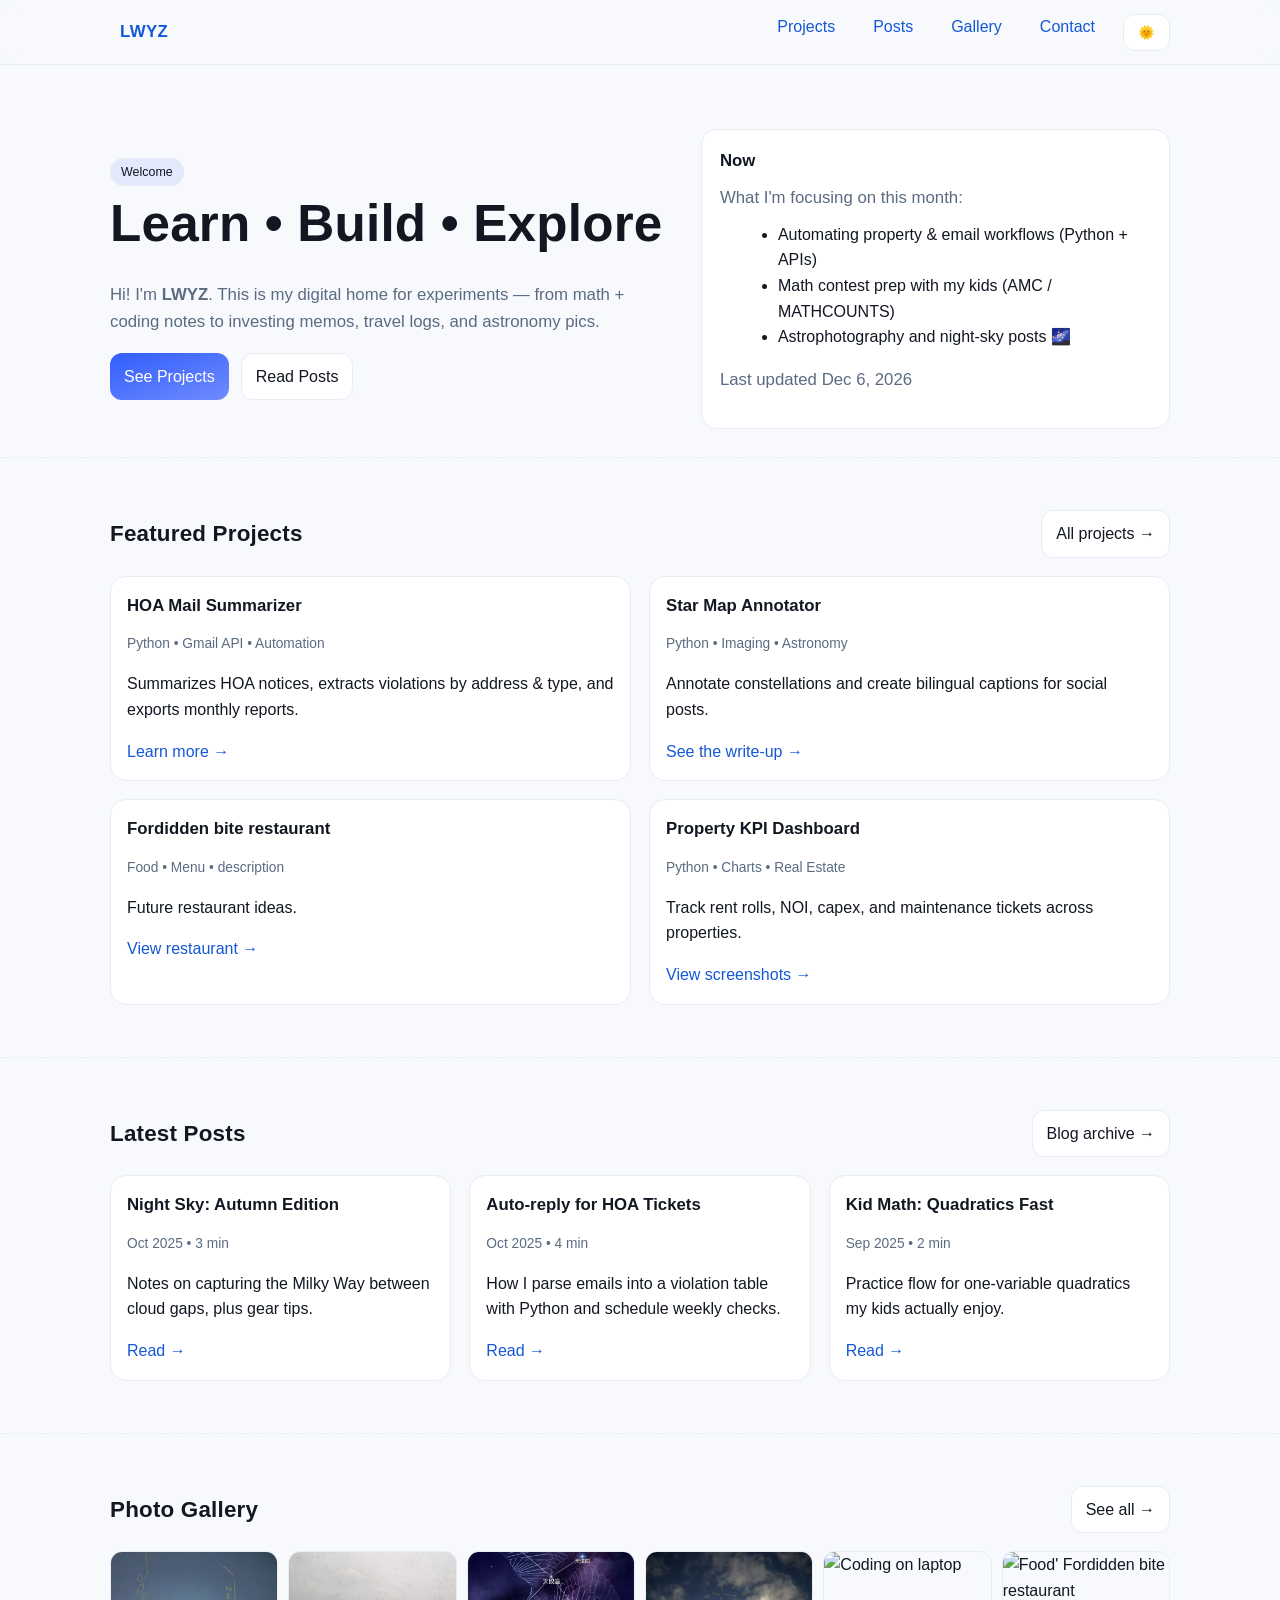
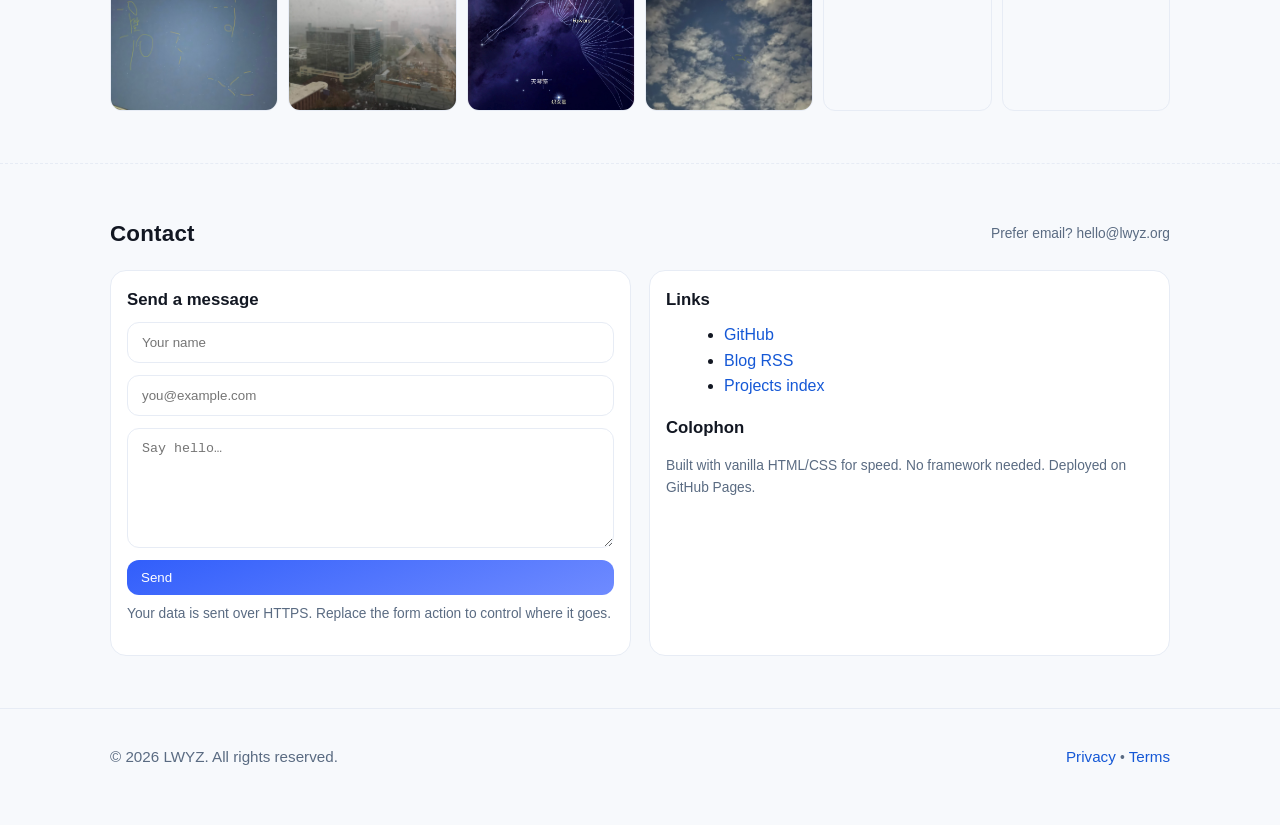
==== Index.html @ a0051b3b "add restaurant" ====
<!DOCTYPE html>
<html lang="en">
<head>
  <!-- ====== Basic Page Needs ====== -->
  <meta charset="utf-8" />
  <meta name="viewport" content="width=device-width, initial-scale=1" />
  <title>LWYZ — Learn • Build • Explore</title>
  <meta name="description" content="LWYZ — a personal hub for projects, writing, photos, and contact info." />
  <meta name="author" content="LWYZ" />

  <!-- ====== SEO / Social Sharing ====== -->
  <meta property="og:title" content="LWYZ — Learn • Build • Explore" />
  <meta property="og:description" content="Projects, posts, and experiments from LWYZ." />
  <meta property="og:type" content="website" />
  <meta property="og:url" content="https://lwyz.org/" />
  <meta property="og:image" content="/assets/og-image.jpg" /> <!-- TODO: add this image -->
  <meta name="twitter:card" content="summary_large_image" />

  <!-- ====== Favicon & PWA (optional) ====== -->
  <link rel="icon" href="/assets/favicon.ico" />
  <link rel="manifest" href="/site.webmanifest" /> <!-- optional: create a manifest for installable PWA -->

  <!-- ====== Fonts (system stack for speed) ====== -->
  <style>
    /* Use a fast system font stack */
    :root {
      --bg: #0b1020;
      --bg-soft: #0f1530;
      --text: #e8ecf1;
      --muted: #9fb0c3;
      --brand: #7aa2ff;
      --brand-weak: #a9c1ff;
      --card: #111833;
      --border: #1d2647;
      --link: #9bd5ff;
      --ok: #35d07f;
      --warn: #ffcf5a;
      --danger: #ff6b6b;
    }
    
    /* Light mode */
    .light {
      --bg: #f7f9fc;
      --bg-soft: #ffffff;
      --text: #121722;
      --muted: #5a6b82;
      --brand: #315efb;
      --brand-weak: #6f8bff;
      --card: #ffffff;
      --border: #e7ecf5;
      --link: #1558d6;
      --ok: #0a9154;
      --warn: #b27400;
      --danger: #c03535;
    }

    *, *::before, *::after { box-sizing: border-box; }
    html, body { height: 100%; }
    body {
      margin: 0;
      font-family: -apple-system, BlinkMacSystemFont, "Segoe UI", Roboto, Oxygen, Ubuntu, Cantarell, "Helvetica Neue", Arial, "Apple Color Emoji", "Segoe UI Emoji";
      background: var(--bg);
      color: var(--text);
      line-height: 1.6;
      -webkit-font-smoothing: antialiased;
      -moz-osx-font-smoothing: grayscale;
    }

    a { color: var(--link); text-decoration: none; }
    a:hover { text-decoration: underline; }

    .container { max-width: 1100px; margin: 0 auto; padding: 0 20px; }

    /* ====== Header / Nav ====== */
    header {
      position: sticky; top: 0; z-index: 50;
      backdrop-filter: saturate(120%) blur(8px);
      background: color-mix(in oklab, var(--bg), transparent 20%);
      border-bottom: 1px solid var(--border);
    }
    .nav { display: flex; align-items: center; justify-content: space-between; height: 64px; }
    .brand { font-weight: 800; letter-spacing: .4px; font-size: 1.05rem; }

    .nav ul { list-style: none; display: flex; gap: 18px; margin: 0; padding: 0; }
    .nav a { padding: 8px 10px; border-radius: 10px; }
    .nav a:hover { background: color-mix(in oklab, var(--brand), transparent 88%); text-decoration: none; }

    .btn { display: inline-flex; align-items: center; gap: 8px; padding: 10px 14px; border-radius: 12px; border: 1px solid var(--border); background: var(--card); color: var(--text); cursor: pointer; }
    .btn:hover { filter: brightness(1.05); }
    .btn.primary { background: linear-gradient(160deg, var(--brand), var(--brand-weak)); color: white; border: none; }

    /* ====== Hero ====== */
    .hero { padding: 64px 0 28px; }
    .hero-grid { display: grid; grid-template-columns: 1.2fr 1fr; gap: 28px; align-items: center; }
    .hero h1 { margin: 0 0 12px; font-size: clamp(2rem, 2vw + 1.7rem, 3.2rem); letter-spacing: 0.2px; }
    .hero p { color: var(--muted); font-size: 1.05rem; }
    .hero .card { padding: 18px; border: 1px solid var(--border); border-radius: 16px; background: var(--card); }
    .badge { font-size: .78rem; padding: 6px 10px; border-radius: 999px; border: 1px solid var(--border); background: color-mix(in oklab, var(--brand), transparent 90%); }

    /* ====== Sections ====== */
    section { padding: 52px 0; border-top: 1px dashed var(--border); }
    .section-title { display: flex; align-items: center; justify-content: space-between; gap: 12px; margin-bottom: 18px; }
    .section-title h2 { margin: 0; font-size: 1.4rem; letter-spacing: .2px; }
    .grid { display: grid; grid-template-columns: repeat(12, 1fr); gap: 18px; }
    .col-4 { grid-column: span 4; }
    .col-6 { grid-column: span 6; }
    .col-12 { grid-column: span 12; }

    .card { background: var(--card); border: 1px solid var(--border); border-radius: 16px; padding: 16px; }
    .card h3 { margin: 0 0 8px; font-size: 1.05rem; }
    .meta { font-size: .86rem; color: var(--muted); }

    /* ====== Gallery ====== */
    .gallery { display: grid; grid-template-columns: repeat(6, 1fr); gap: 10px; }
    .gallery img { width: 100%; height: 160px; object-fit: cover; border-radius: 12px; border: 1px solid var(--border); }

    /* ====== Contact ====== */
    form { display: grid; gap: 12px; }
    input, textarea { background: var(--bg-soft); border: 1px solid var(--border); color: var(--text); padding: 12px 14px; border-radius: 12px; }
    textarea { min-height: 120px; resize: vertical; }

    /* ====== Footer ====== */
    footer { padding: 36px 0 56px; border-top: 1px solid var(--border); color: var(--muted); font-size: .95rem; }

    /* ====== Responsive ====== */
    @media (max-width: 900px) {
      .hero-grid { grid-template-columns: 1fr; }
      .grid { grid-template-columns: repeat(6, 1fr); }
      .col-4 { grid-column: span 6; }
      .col-6 { grid-column: span 6; }
    }
  </style>

  <!-- (Optional) Analytics: replace G-XXXX with your tag or remove -->
  <!-- <script async src="https://www.googletagmanager.com/gtag/js?id=G-XXXX"></script>
  <script>
    window.dataLayer = window.dataLayer || [];
    function gtag(){dataLayer.push(arguments);} gtag('js', new Date());
    gtag('config', 'G-XXXX');
  </script> -->
</head>
<body>
  <!-- ====== Header / Nav ====== -->
  <header>
    <div class="container nav">
      <a class="brand" href="#home">LWYZ</a>
      <nav aria-label="Primary">
        <ul>
          <li><a href="#projects">Projects</a></li>
          <li><a href="#posts">Posts</a></li>
          <li><a href="#gallery">Gallery</a></li>
          <li><a href="#contact">Contact</a></li>
          <li><button id="modeBtn" class="btn" title="Toggle dark/light">🌙</button></li>
        </ul>
      </nav>
    </div>
  </header>

  <!-- ====== Hero ====== -->
  <main id="home" class="hero">
    <div class="container hero-grid">
      <div>
        <span class="badge">Welcome</span>
        <h1>Learn • Build • Explore</h1>
        <p>
          Hi! I'm <strong>LWYZ</strong>. This is my digital home for experiments — from
          math + coding notes to investing memos, travel logs, and astronomy pics.
        </p>
        <div style="display:flex; gap:12px; margin-top:16px;">
          <a class="btn primary" href="#projects">See Projects</a>
          <a class="btn" href="#posts">Read Posts</a>
        </div>
      </div>
      <div class="card">
        <h3 style="margin:0 0 10px;">Now</h3>
        <p class="meta" style="margin:0 0 10px;">What I'm focusing on this month:</p>
        <ul style="margin:0 0 8px 18px;">
          <li>Automating property & email workflows (Python + APIs)</li>
          <li>Math contest prep with my kids (AMC / MATHCOUNTS)</li>
          <li>Astrophotography and night-sky posts 🌌</li>
        </ul>
        <p class="meta">Last updated <span id="lastUpdated"></span></p>
      </div>
    </div>
  </main>

  <!-- ====== Projects ====== -->
  <section id="projects">
    <div class="container">
      <div class="section-title">
        <h2>Featured Projects</h2>
        <a class="btn" href="#">All projects →</a>
      </div>
      <div class="grid">
        <article class="card col-6">
          <h3>HOA Mail Summarizer</h3>
          <p class="meta">Python • Gmail API • Automation</p>
          <p>Summarizes HOA notices, extracts violations by address & type, and exports monthly reports.</p>
          <a href="/projects/hoa-mail-summarizer.html">Learn more →</a>
        </article>
        <article class="card col-6">
          <h3>Star Map Annotator</h3>
          <p class="meta">Python • Imaging • Astronomy</p>
          <p>Annotate constellations and create bilingual captions for social posts.</p>
          <a href="/projects/star-map-annotator.html">See the write-up →</a>
        </article>
        <article class="card col-6">
          <h3>Fordidden bite restaurant</h3>
          <p class="meta">Food • Menu • description</p>
          <p>Future restaurant ideas.</p>
          <a href="/projects/restaurant.html">View restaurant →</a>
        </article>
        <article class="card col-6">
          <h3>Property KPI Dashboard</h3>
          <p class="meta">Python • Charts • Real Estate</p>
          <p>Track rent rolls, NOI, capex, and maintenance tickets across properties.</p>
          <a href="#">View screenshots →</a>
        </article>
      </div>
    </div>
  </section>

  <!-- ====== Posts ====== -->
  <section id="posts">
    <div class="container">
      <div class="section-title">
        <h2>Latest Posts</h2>
        <a class="btn" href="#">Blog archive →</a>
      </div>
      <div class="grid">
        <article class="card col-4">
          <h3>Night Sky: Autumn Edition</h3>
          <p class="meta">Oct 2025 • 3 min</p>
          <p>Notes on capturing the Milky Way between cloud gaps, plus gear tips.</p>
          <a href="#">Read →</a>
        </article>
        <article class="card col-4">
          <h3>Auto‑reply for HOA Tickets</h3>
          <p class="meta">Oct 2025 • 4 min</p>
          <p>How I parse emails into a violation table with Python and schedule weekly checks.</p>
          <a href="#">Read →</a>
        </article>
        <article class="card col-4">
          <h3>Kid Math: Quadratics Fast</h3>
          <p class="meta">Sep 2025 • 2 min</p>
          <p>Practice flow for one‑variable quadratics my kids actually enjoy.</p>
          <a href="#">Read →</a>
        </article>
      </div>
    </div>
  </section>

  <!-- ====== Gallery ====== -->
  <section id="gallery">
    <div class="container">
      <div class="section-title">
        <h2>Photo Gallery</h2>
        <a class="btn" href="#">See all →</a>
      </div>
      <div class="gallery" aria-label="Photo thumbnails">
        <img src="/assets/gallery/1.jpg" alt="Stars over lake" />
        <img src="/assets/gallery/2.jpg" alt="City at dusk" />
        <img src="/assets/gallery/3.jpg" alt="Trail in forest" />
        <img src="/assets/gallery/4.jpg" alt="Mountain panorama" />
        <img src="/assets/gallery/5.jpg" alt="Coding on laptop" />
        <img src="/assets/gallery/6.jpg" alt="Food' Fordidden bite restaurant" />
      </div>
    </div>
  </section>

  <!-- ====== Contact ====== -->
  <section id="contact">
    <div class="container">
      <div class="section-title">
        <h2>Contact</h2>
        <span class="meta">Prefer email? hello@lwyz.org</span>
      </div>
      <div class="grid">
        <div class="card col-6">
          <h3>Send a message</h3>
          <!-- Quick no‑backend form via Formspree/Static forms. Replace action URL. -->
          <form action="https://formspree.io/f/your-id" method="POST">
            <input aria-label="Your name" type="text" name="name" placeholder="Your name" required />
            <input aria-label="Your email" type="email" name="email" placeholder="you@example.com" required />
            <textarea aria-label="Message" name="message" placeholder="Say hello…" required></textarea>
            <button class="btn primary" type="submit">Send</button>
          </form>
          <p class="meta" style="margin-top:8px;">Your data is sent over HTTPS. Replace the form action to control where it goes.</p>
        </div>
        <div class="card col-6">
          <h3>Links</h3>
          <ul style="margin:0 0 0 18px;">
            <li><a href="https://github.com/stephen-n-zhou" target="_blank" rel="noopener">GitHub</a></li>
            <li><a href="#">Blog RSS</a> <!-- TODO: add feed.xml if you publish posts -->
            </li>
            <li><a href="#">Projects index</a></li>
          </ul>
          <h3 style="margin-top:16px;">Colophon</h3>
          <p class="meta">Built with vanilla HTML/CSS for speed. No framework needed. Deployed on GitHub Pages.</p>
        </div>
      </div>
    </div>
  </section>

  <footer>
    <div class="container" style="display:flex; align-items:center; justify-content:space-between; gap:12px; flex-wrap:wrap;">
      <div>© <span id="year"></span> LWYZ. All rights reserved.</div>
      <div>
        <a href="/privacy.html">Privacy</a>
        <span class="meta"> • </span>
        <a href="/terms.html">Terms</a>
      </div>
    </div>
  </footer>

  <!-- ====== Scripts ====== -->
  <script>
    // Dark/Light mode toggle with localStorage
    (function() {
      const prefersLight = window.matchMedia && window.matchMedia('(prefers-color-scheme: light)').matches;
      const saved = localStorage.getItem('theme');
      if (saved === 'light' || (!saved && prefersLight)) document.body.classList.add('light');
      const btn = document.getElementById('modeBtn');
      if (btn) btn.addEventListener('click', () => {
        document.body.classList.toggle('light');
        localStorage.setItem('theme', document.body.classList.contains('light') ? 'light' : 'dark');
        btn.textContent = document.body.classList.contains('light') ? '🌞' : '🌙';
      });
      if (btn) btn.textContent = document.body.classList.contains('light') ? '🌞' : '🌙';
    })();

    // Footer year + hero updated timestamp
    document.getElementById('year').textContent = new Date().getFullYear();
    const d = new Date();
    const stamp = d.toLocaleDateString(undefined, { year:'numeric', month:'short', day:'numeric' });
    document.getElementById('lastUpdated').textContent = stamp;
  </script>
</body>
</html>
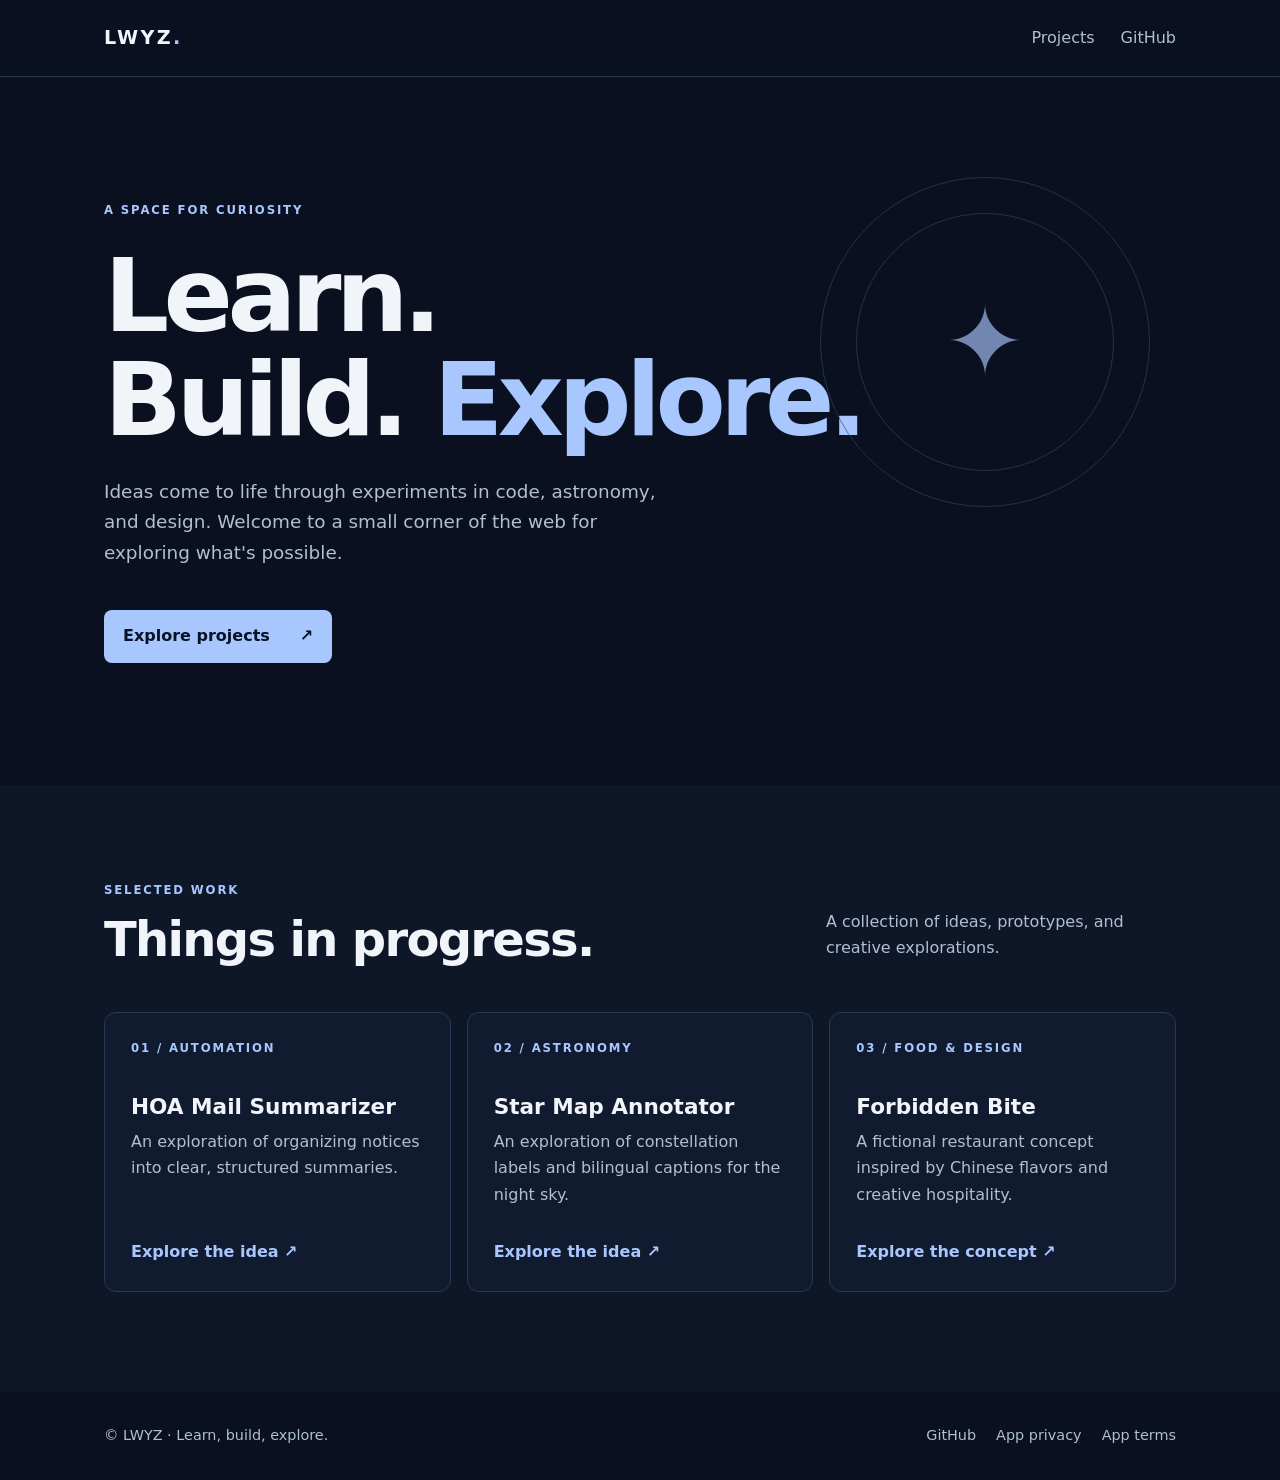
==== commit 26364378: "Refresh site and remove personal details" ====
--- a/Index.html
+++ b/Index.html
@@ -1,339 +1,9 @@
-<!DOCTYPE html>
-<html lang="en">
-<head>
-  <!-- ====== Basic Page Needs ====== -->
-  <meta charset="utf-8" />
-  <meta name="viewport" content="width=device-width, initial-scale=1" />
-  <title>LWYZ — Learn • Build • Explore</title>
-  <meta name="description" content="LWYZ — a personal hub for projects, writing, photos, and contact info." />
-  <meta name="author" content="LWYZ" />
-
-  <!-- ====== SEO / Social Sharing ====== -->
-  <meta property="og:title" content="LWYZ — Learn • Build • Explore" />
-  <meta property="og:description" content="Projects, posts, and experiments from LWYZ." />
-  <meta property="og:type" content="website" />
-  <meta property="og:url" content="https://lwyz.org/" />
-  <meta property="og:image" content="/assets/og-image.jpg" /> <!-- TODO: add this image -->
-  <meta name="twitter:card" content="summary_large_image" />
-
-  <!-- ====== Favicon & PWA (optional) ====== -->
-  <link rel="icon" href="/assets/favicon.ico" />
-  <link rel="manifest" href="/site.webmanifest" /> <!-- optional: create a manifest for installable PWA -->
-
-  <!-- ====== Fonts (system stack for speed) ====== -->
-  <style>
-    /* Use a fast system font stack */
-    :root {
-      --bg: #0b1020;
-      --bg-soft: #0f1530;
-      --text: #e8ecf1;
-      --muted: #9fb0c3;
-      --brand: #7aa2ff;
-      --brand-weak: #a9c1ff;
-      --card: #111833;
-      --border: #1d2647;
-      --link: #9bd5ff;
-      --ok: #35d07f;
-      --warn: #ffcf5a;
-      --danger: #ff6b6b;
-    }
-    
-    /* Light mode */
-    .light {
-      --bg: #f7f9fc;
-      --bg-soft: #ffffff;
-      --text: #121722;
-      --muted: #5a6b82;
-      --brand: #315efb;
-      --brand-weak: #6f8bff;
-      --card: #ffffff;
-      --border: #e7ecf5;
-      --link: #1558d6;
-      --ok: #0a9154;
-      --warn: #b27400;
-      --danger: #c03535;
-    }
-
-    *, *::before, *::after { box-sizing: border-box; }
-    html, body { height: 100%; }
-    body {
-      margin: 0;
-      font-family: -apple-system, BlinkMacSystemFont, "Segoe UI", Roboto, Oxygen, Ubuntu, Cantarell, "Helvetica Neue", Arial, "Apple Color Emoji", "Segoe UI Emoji";
-      background: var(--bg);
-      color: var(--text);
-      line-height: 1.6;
-      -webkit-font-smoothing: antialiased;
-      -moz-osx-font-smoothing: grayscale;
-    }
-
-    a { color: var(--link); text-decoration: none; }
-    a:hover { text-decoration: underline; }
-
-    .container { max-width: 1100px; margin: 0 auto; padding: 0 20px; }
-
-    /* ====== Header / Nav ====== */
-    header {
-      position: sticky; top: 0; z-index: 50;
-      backdrop-filter: saturate(120%) blur(8px);
-      background: color-mix(in oklab, var(--bg), transparent 20%);
-      border-bottom: 1px solid var(--border);
-    }
-    .nav { display: flex; align-items: center; justify-content: space-between; height: 64px; }
-    .brand { font-weight: 800; letter-spacing: .4px; font-size: 1.05rem; }
-
-    .nav ul { list-style: none; display: flex; gap: 18px; margin: 0; padding: 0; }
-    .nav a { padding: 8px 10px; border-radius: 10px; }
-    .nav a:hover { background: color-mix(in oklab, var(--brand), transparent 88%); text-decoration: none; }
-
-    .btn { display: inline-flex; align-items: center; gap: 8px; padding: 10px 14px; border-radius: 12px; border: 1px solid var(--border); background: var(--card); color: var(--text); cursor: pointer; }
-    .btn:hover { filter: brightness(1.05); }
-    .btn.primary { background: linear-gradient(160deg, var(--brand), var(--brand-weak)); color: white; border: none; }
-
-    /* ====== Hero ====== */
-    .hero { padding: 64px 0 28px; }
-    .hero-grid { display: grid; grid-template-columns: 1.2fr 1fr; gap: 28px; align-items: center; }
-    .hero h1 { margin: 0 0 12px; font-size: clamp(2rem, 2vw + 1.7rem, 3.2rem); letter-spacing: 0.2px; }
-    .hero p { color: var(--muted); font-size: 1.05rem; }
-    .hero .card { padding: 18px; border: 1px solid var(--border); border-radius: 16px; background: var(--card); }
-    .badge { font-size: .78rem; padding: 6px 10px; border-radius: 999px; border: 1px solid var(--border); background: color-mix(in oklab, var(--brand), transparent 90%); }
-
-    /* ====== Sections ====== */
-    section { padding: 52px 0; border-top: 1px dashed var(--border); }
-    .section-title { display: flex; align-items: center; justify-content: space-between; gap: 12px; margin-bottom: 18px; }
-    .section-title h2 { margin: 0; font-size: 1.4rem; letter-spacing: .2px; }
-    .grid { display: grid; grid-template-columns: repeat(12, 1fr); gap: 18px; }
-    .col-4 { grid-column: span 4; }
-    .col-6 { grid-column: span 6; }
-    .col-12 { grid-column: span 12; }
-
-    .card { background: var(--card); border: 1px solid var(--border); border-radius: 16px; padding: 16px; }
-    .card h3 { margin: 0 0 8px; font-size: 1.05rem; }
-    .meta { font-size: .86rem; color: var(--muted); }
-
-    /* ====== Gallery ====== */
-    .gallery { display: grid; grid-template-columns: repeat(6, 1fr); gap: 10px; }
-    .gallery img { width: 100%; height: 160px; object-fit: cover; border-radius: 12px; border: 1px solid var(--border); }
-
-    /* ====== Contact ====== */
-    form { display: grid; gap: 12px; }
-    input, textarea { background: var(--bg-soft); border: 1px solid var(--border); color: var(--text); padding: 12px 14px; border-radius: 12px; }
-    textarea { min-height: 120px; resize: vertical; }
-
-    /* ====== Footer ====== */
-    footer { padding: 36px 0 56px; border-top: 1px solid var(--border); color: var(--muted); font-size: .95rem; }
-
-    /* ====== Responsive ====== */
-    @media (max-width: 900px) {
-      .hero-grid { grid-template-columns: 1fr; }
-      .grid { grid-template-columns: repeat(6, 1fr); }
-      .col-4 { grid-column: span 6; }
-      .col-6 { grid-column: span 6; }
-    }
-  </style>
-
-  <!-- (Optional) Analytics: replace G-XXXX with your tag or remove -->
-  <!-- <script async src="https://www.googletagmanager.com/gtag/js?id=G-XXXX"></script>
-  <script>
-    window.dataLayer = window.dataLayer || [];
-    function gtag(){dataLayer.push(arguments);} gtag('js', new Date());
-    gtag('config', 'G-XXXX');
-  </script> -->
-</head>
-<body>
-  <!-- ====== Header / Nav ====== -->
-  <header>
-    <div class="container nav">
-      <a class="brand" href="#home">LWYZ</a>
-      <nav aria-label="Primary">
-        <ul>
-          <li><a href="#projects">Projects</a></li>
-          <li><a href="#posts">Posts</a></li>
-          <li><a href="#gallery">Gallery</a></li>
-          <li><a href="#contact">Contact</a></li>
-          <li><button id="modeBtn" class="btn" title="Toggle dark/light">🌙</button></li>
-        </ul>
-      </nav>
-    </div>
-  </header>
-
-  <!-- ====== Hero ====== -->
-  <main id="home" class="hero">
-    <div class="container hero-grid">
-      <div>
-        <span class="badge">Welcome</span>
-        <h1>Learn • Build • Explore</h1>
-        <p>
-          Hi! I'm <strong>LWYZ</strong>. This is my digital home for experiments — from
-          math + coding notes to investing memos, travel logs, and astronomy pics.
-        </p>
-        <div style="display:flex; gap:12px; margin-top:16px;">
-          <a class="btn primary" href="#projects">See Projects</a>
-          <a class="btn" href="#posts">Read Posts</a>
-        </div>
-      </div>
-      <div class="card">
-        <h3 style="margin:0 0 10px;">Now</h3>
-        <p class="meta" style="margin:0 0 10px;">What I'm focusing on this month:</p>
-        <ul style="margin:0 0 8px 18px;">
-          <li>Automating property & email workflows (Python + APIs)</li>
-          <li>Math contest prep with my kids (AMC / MATHCOUNTS)</li>
-          <li>Astrophotography and night-sky posts 🌌</li>
-        </ul>
-        <p class="meta">Last updated <span id="lastUpdated"></span></p>
-      </div>
-    </div>
-  </main>
-
-  <!-- ====== Projects ====== -->
-  <section id="projects">
-    <div class="container">
-      <div class="section-title">
-        <h2>Featured Projects</h2>
-        <a class="btn" href="#">All projects →</a>
-      </div>
-      <div class="grid">
-        <article class="card col-6">
-          <h3>HOA Mail Summarizer</h3>
-          <p class="meta">Python • Gmail API • Automation</p>
-          <p>Summarizes HOA notices, extracts violations by address & type, and exports monthly reports.</p>
-          <a href="/projects/hoa-mail-summarizer.html">Learn more →</a>
-        </article>
-        <article class="card col-6">
-          <h3>Star Map Annotator</h3>
-          <p class="meta">Python • Imaging • Astronomy</p>
-          <p>Annotate constellations and create bilingual captions for social posts.</p>
-          <a href="/projects/star-map-annotator.html">See the write-up →</a>
-        </article>
-        <article class="card col-6">
-          <h3>Fordidden bite restaurant</h3>
-          <p class="meta">Food • Menu • description</p>
-          <p>Future restaurant ideas.</p>
-          <a href="/projects/restaurant.html">View restaurant →</a>
-        </article>
-        <article class="card col-6">
-          <h3>Property KPI Dashboard</h3>
-          <p class="meta">Python • Charts • Real Estate</p>
-          <p>Track rent rolls, NOI, capex, and maintenance tickets across properties.</p>
-          <a href="#">View screenshots →</a>
-        </article>
-      </div>
-    </div>
-  </section>
-
-  <!-- ====== Posts ====== -->
-  <section id="posts">
-    <div class="container">
-      <div class="section-title">
-        <h2>Latest Posts</h2>
-        <a class="btn" href="#">Blog archive →</a>
-      </div>
-      <div class="grid">
-        <article class="card col-4">
-          <h3>Night Sky: Autumn Edition</h3>
-          <p class="meta">Oct 2025 • 3 min</p>
-          <p>Notes on capturing the Milky Way between cloud gaps, plus gear tips.</p>
-          <a href="#">Read →</a>
-        </article>
-        <article class="card col-4">
-          <h3>Auto‑reply for HOA Tickets</h3>
-          <p class="meta">Oct 2025 • 4 min</p>
-          <p>How I parse emails into a violation table with Python and schedule weekly checks.</p>
-          <a href="#">Read →</a>
-        </article>
-        <article class="card col-4">
-          <h3>Kid Math: Quadratics Fast</h3>
-          <p class="meta">Sep 2025 • 2 min</p>
-          <p>Practice flow for one‑variable quadratics my kids actually enjoy.</p>
-          <a href="#">Read →</a>
-        </article>
-      </div>
-    </div>
-  </section>
-
-  <!-- ====== Gallery ====== -->
-  <section id="gallery">
-    <div class="container">
-      <div class="section-title">
-        <h2>Photo Gallery</h2>
-        <a class="btn" href="#">See all →</a>
-      </div>
-      <div class="gallery" aria-label="Photo thumbnails">
-        <img src="/assets/gallery/1.jpg" alt="Stars over lake" />
-        <img src="/assets/gallery/2.jpg" alt="City at dusk" />
-        <img src="/assets/gallery/3.jpg" alt="Trail in forest" />
-        <img src="/assets/gallery/4.jpg" alt="Mountain panorama" />
-        <img src="/assets/gallery/5.jpg" alt="Coding on laptop" />
-        <img src="/assets/gallery/6.jpg" alt="Food' Fordidden bite restaurant" />
-      </div>
-    </div>
-  </section>
-
-  <!-- ====== Contact ====== -->
-  <section id="contact">
-    <div class="container">
-      <div class="section-title">
-        <h2>Contact</h2>
-        <span class="meta">Prefer email? hello@lwyz.org</span>
-      </div>
-      <div class="grid">
-        <div class="card col-6">
-          <h3>Send a message</h3>
-          <!-- Quick no‑backend form via Formspree/Static forms. Replace action URL. -->
-          <form action="https://formspree.io/f/your-id" method="POST">
-            <input aria-label="Your name" type="text" name="name" placeholder="Your name" required />
-            <input aria-label="Your email" type="email" name="email" placeholder="you@example.com" required />
-            <textarea aria-label="Message" name="message" placeholder="Say hello…" required></textarea>
-            <button class="btn primary" type="submit">Send</button>
-          </form>
-          <p class="meta" style="margin-top:8px;">Your data is sent over HTTPS. Replace the form action to control where it goes.</p>
-        </div>
-        <div class="card col-6">
-          <h3>Links</h3>
-          <ul style="margin:0 0 0 18px;">
-            <li><a href="https://github.com/stephen-n-zhou" target="_blank" rel="noopener">GitHub</a></li>
-            <li><a href="#">Blog RSS</a> <!-- TODO: add feed.xml if you publish posts -->
-            </li>
-            <li><a href="#">Projects index</a></li>
-          </ul>
-          <h3 style="margin-top:16px;">Colophon</h3>
-          <p class="meta">Built with vanilla HTML/CSS for speed. No framework needed. Deployed on GitHub Pages.</p>
-        </div>
-      </div>
-    </div>
-  </section>
-
-  <footer>
-    <div class="container" style="display:flex; align-items:center; justify-content:space-between; gap:12px; flex-wrap:wrap;">
-      <div>© <span id="year"></span> LWYZ. All rights reserved.</div>
-      <div>
-        <a href="/privacy.html">Privacy</a>
-        <span class="meta"> • </span>
-        <a href="/terms.html">Terms</a>
-      </div>
-    </div>
-  </footer>
-
-  <!-- ====== Scripts ====== -->
-  <script>
-    // Dark/Light mode toggle with localStorage
-    (function() {
-      const prefersLight = window.matchMedia && window.matchMedia('(prefers-color-scheme: light)').matches;
-      const saved = localStorage.getItem('theme');
-      if (saved === 'light' || (!saved && prefersLight)) document.body.classList.add('light');
-      const btn = document.getElementById('modeBtn');
-      if (btn) btn.addEventListener('click', () => {
-        document.body.classList.toggle('light');
-        localStorage.setItem('theme', document.body.classList.contains('light') ? 'light' : 'dark');
-        btn.textContent = document.body.classList.contains('light') ? '🌞' : '🌙';
-      });
-      if (btn) btn.textContent = document.body.classList.contains('light') ? '🌞' : '🌙';
-    })();
-
-    // Footer year + hero updated timestamp
-    document.getElementById('year').textContent = new Date().getFullYear();
-    const d = new Date();
-    const stamp = d.toLocaleDateString(undefined, { year:'numeric', month:'short', day:'numeric' });
-    document.getElementById('lastUpdated').textContent = stamp;
-  </script>
-</body>
-</html>
+<!doctype html>
+<html lang="en"><head><meta charset="utf-8"><meta name="viewport" content="width=device-width, initial-scale=1"><title>LWYZ — Learn, Build, Explore</title><meta name="description" content="A collection of creative ideas and experiments in code, astronomy, and design."><link rel="canonical" href="https://www.lwyz.org/"><meta property="og:title" content="LWYZ — Learn, Build, Explore"><meta property="og:description" content="Creative ideas and experiments in code, astronomy, and design."><meta property="og:type" content="website"><meta property="og:url" content="https://www.lwyz.org/"><link rel="icon" href="/assets/favicon.svg" type="image/svg+xml"><link rel="stylesheet" href="/assets/site.css"></head>
+<body><a class="skip" href="#main">Skip to content</a><header><nav class="wrap nav" aria-label="Main navigation"><a class="brand" href="/">LWYZ<span>.</span></a><div class="nav-links"><a href="#projects">Projects</a><a href="https://github.com/Stephen-N-Zhou">GitHub</a></div></nav></header>
+<main id="main"><section class="hero wrap"><p class="eyebrow">A SPACE FOR CURIOSITY</p><h1>Learn.<br>Build. <em>Explore.</em></h1><p class="lead">Ideas come to life through experiments in code, astronomy, and design. Welcome to a small corner of the web for exploring what's possible.</p><a class="button" href="#projects">Explore projects <span aria-hidden="true">↗</span></a><div class="orbit" aria-hidden="true"><span>✦</span></div></section>
+<section id="projects" class="projects"><div class="wrap"><div class="section-heading"><div><p class="eyebrow">SELECTED WORK</p><h2>Things in progress.</h2></div><p>A collection of ideas, prototypes, and creative explorations.</p></div><div class="cards">
+<article class="card"><span class="number">01 / AUTOMATION</span><h3>HOA Mail Summarizer</h3><p>An exploration of organizing notices into clear, structured summaries.</p><a href="/projects/hoa-mail-summarizer.html">Explore the idea ↗</a></article>
+<article class="card"><span class="number">02 / ASTRONOMY</span><h3>Star Map Annotator</h3><p>An exploration of constellation labels and bilingual captions for the night sky.</p><a href="/projects/star-map-annotator.html">Explore the idea ↗</a></article>
+<article class="card"><span class="number">03 / FOOD &amp; DESIGN</span><h3>Forbidden Bite</h3><p>A fictional restaurant concept inspired by Chinese flavors and creative hospitality.</p><a href="/projects/restaurant.html">Explore the concept ↗</a></article>
+</div></div></section></main><footer><div class="wrap footer"><span>© LWYZ · Learn, build, explore.</span><div><a href="https://github.com/Stephen-N-Zhou">GitHub</a><a href="/privacy.html">App privacy</a><a href="/terms.html">App terms</a></div></div></footer></body></html>
--- a/assets/site.css
+++ b/assets/site.css
@@ -0,0 +1 @@
+:root{color-scheme:dark;--bg:#0a1020;--panel:#111b30;--text:#f1f4f9;--muted:#b0bfd2;--accent:#a8c7ff;--line:#2a3952}*{box-sizing:border-box}html{scroll-behavior:smooth}body{margin:0;background:var(--bg);color:var(--text);font:16px/1.65 system-ui,-apple-system,"Segoe UI",sans-serif}a{color:inherit}a:focus-visible{outline:3px solid #a8c7ff;outline-offset:4px}.wrap{max-width:1120px;margin:auto;padding:0 24px}.skip{position:absolute;top:-100px;left:16px;background:#fff;color:#111;padding:8px;z-index:2}.skip:focus{top:8px}header{border-bottom:1px solid var(--line)}.nav{min-height:76px;display:flex;align-items:center;justify-content:space-between;gap:20px}.brand{text-decoration:none;font-weight:800;letter-spacing:.12em;font-size:1.2rem}.brand span{color:#a8c7ff}.nav-links{display:flex;gap:26px}.nav-links a,.footer a{text-decoration:none;color:var(--muted)}.nav-links a:hover,.footer a:hover{text-decoration:underline}.hero{position:relative;overflow:hidden;padding-top:112px;padding-bottom:122px}.eyebrow,.number{font-size:.73rem;letter-spacing:.16em;font-weight:700;color:var(--accent)}h1{font-size:clamp(3.8rem,8vw,7rem);line-height:1.02;letter-spacing:-.055em;margin:24px 0}h1 em{font-style:normal;color:var(--accent)}.lead{font-size:1.15rem;max-width:580px;color:var(--muted)}.button{display:inline-flex;gap:30px;margin-top:24px;padding:13px 19px;border-radius:8px;background:#a8c7ff;color:#081323;text-decoration:none;font-weight:700}.orbit{position:absolute;width:330px;height:330px;right:50px;top:100px;border:1px solid #314466;border-radius:50%;display:grid;place-items:center;color:#a8c7ff;font-size:6rem;opacity:.65;pointer-events:none}.orbit:after{content:"";position:absolute;inset:35px;border:1px solid #314466;border-radius:50%}.projects{background:#0e1728;padding:85px 0 100px}.section-heading{display:flex;justify-content:space-between;align-items:end;gap:30px;margin-bottom:35px}.section-heading h2{font-size:clamp(2rem,4vw,3rem);letter-spacing:-.035em;line-height:1.1;margin:12px 0}.section-heading>p{max-width:350px;color:var(--muted)}.cards{display:grid;grid-template-columns:repeat(3,1fr);gap:16px}.card{background:var(--panel);border:1px solid var(--line);border-radius:12px;padding:26px;display:flex;flex-direction:column;min-height:280px}.card h3{font-size:1.35rem;line-height:1.25;margin:35px 0 8px}.card p{color:var(--muted);margin:0 0 25px}.card a{color:var(--accent);margin-top:auto;font-weight:650;text-decoration:none}.card a:hover{text-decoration:underline}.footer{display:flex;justify-content:space-between;gap:20px;flex-wrap:wrap;padding-top:32px;padding-bottom:32px;color:var(--muted);font-size:.9rem}.footer div{display:flex;gap:20px;flex-wrap:wrap}.page{max-width:760px;padding-top:75px;padding-bottom:100px}.page h1{font-size:clamp(2.8rem,7vw,5rem)}.page h2{margin-top:48px}.page p,.page li{color:var(--muted)}.page a{color:var(--accent)}.back{display:inline-block;margin-bottom:35px}.note{padding:18px;border:1px solid var(--line);border-radius:10px;background:var(--panel)}@media(max-width:750px){.orbit{width:200px;height:200px;right:-70px;top:45px;opacity:.3}.hero{padding-top:80px;padding-bottom:85px}.hero .lead{position:relative}.section-heading{display:block}.cards{grid-template-columns:1fr}.card{min-height:230px}.projects{padding:65px 0}.nav-links{gap:18px}}
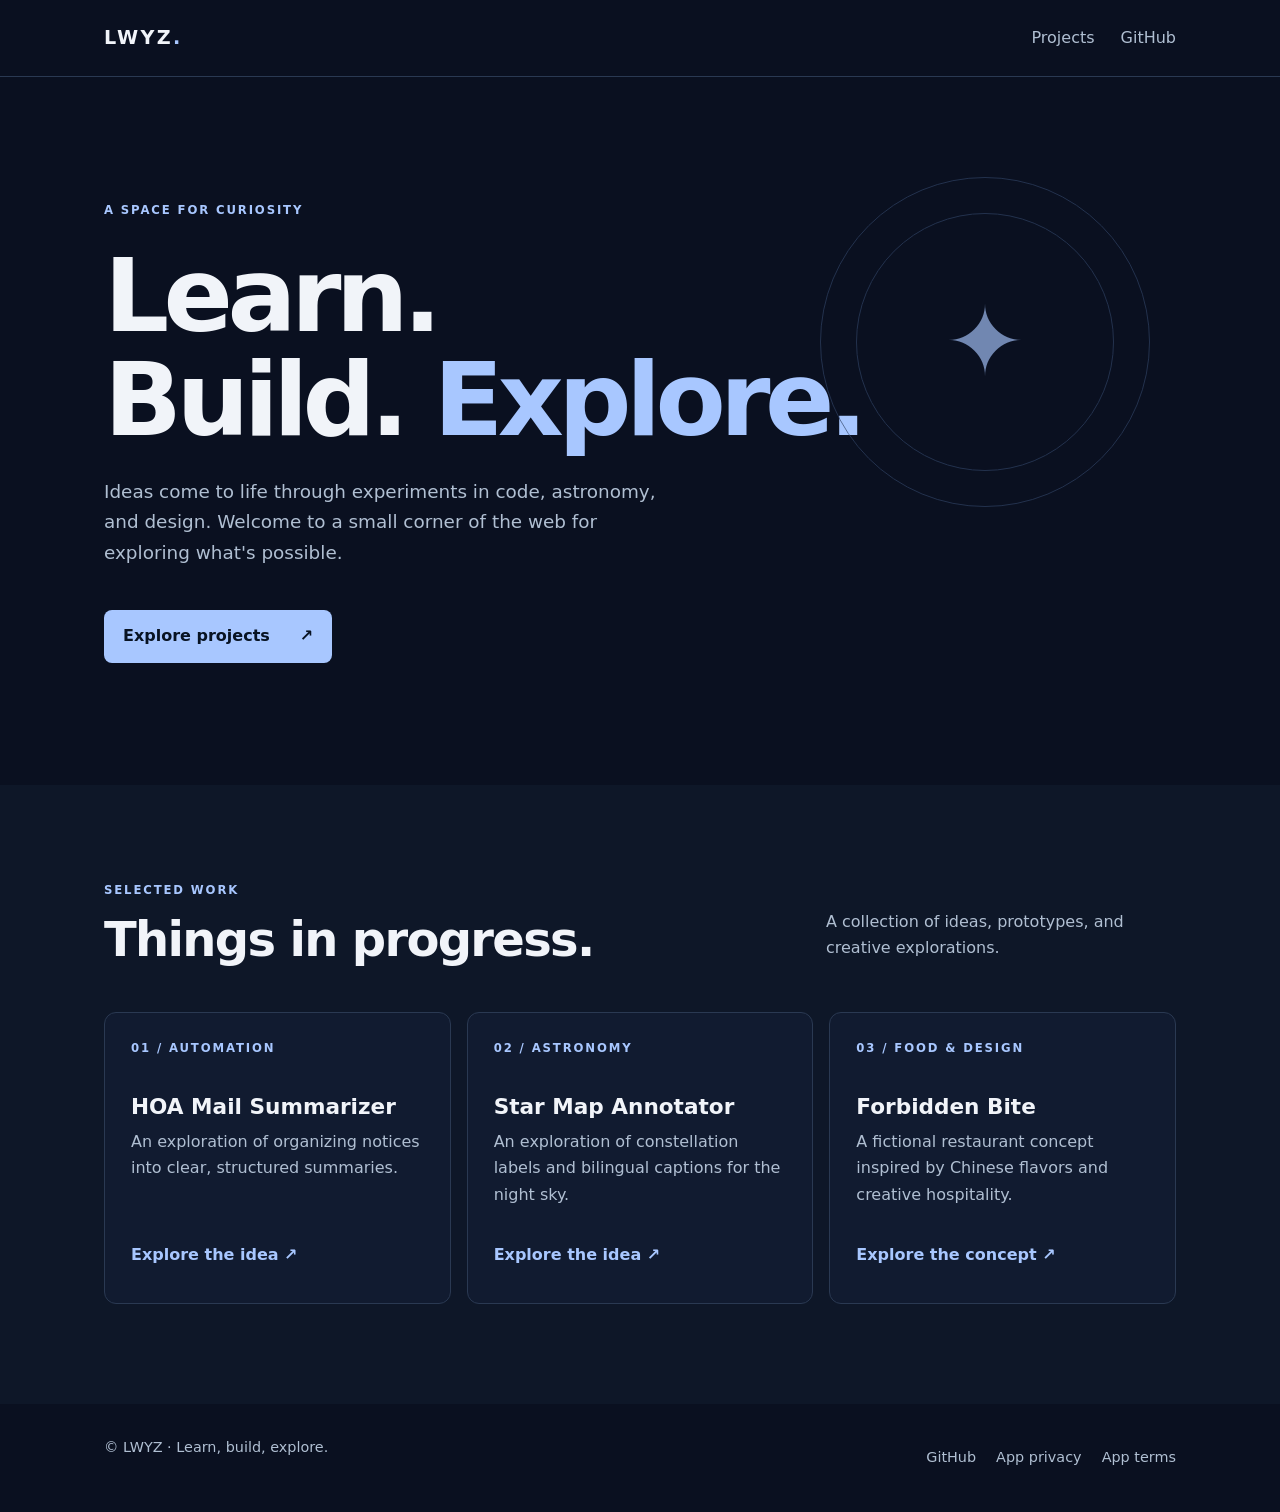
==== commit b7b7f0f2: "Improve mobile layout and bypass stale asset cache" ====
--- a/Index.html
+++ b/Index.html
@@ -1,5 +1,5 @@
 <!doctype html>
-<html lang="en"><head><meta charset="utf-8"><meta name="viewport" content="width=device-width, initial-scale=1"><title>LWYZ — Learn, Build, Explore</title><meta name="description" content="A collection of creative ideas and experiments in code, astronomy, and design."><link rel="canonical" href="https://www.lwyz.org/"><meta property="og:title" content="LWYZ — Learn, Build, Explore"><meta property="og:description" content="Creative ideas and experiments in code, astronomy, and design."><meta property="og:type" content="website"><meta property="og:url" content="https://www.lwyz.org/"><link rel="icon" href="/assets/favicon.svg" type="image/svg+xml"><link rel="stylesheet" href="/assets/site.css"></head>
+<html lang="en"><head><meta charset="utf-8"><meta name="viewport" content="width=device-width, initial-scale=1"><title>LWYZ — Learn, Build, Explore</title><meta name="description" content="A collection of creative ideas and experiments in code, astronomy, and design."><link rel="canonical" href="https://www.lwyz.org/"><meta property="og:title" content="LWYZ — Learn, Build, Explore"><meta property="og:description" content="Creative ideas and experiments in code, astronomy, and design."><meta property="og:type" content="website"><meta property="og:url" content="https://www.lwyz.org/"><link rel="icon" href="/assets/favicon.svg?v=2" type="image/svg+xml"><link rel="stylesheet" href="/assets/site.css?v=2"><link rel="stylesheet" href="/assets/mobile.css?v=2"></head>
 <body><a class="skip" href="#main">Skip to content</a><header><nav class="wrap nav" aria-label="Main navigation"><a class="brand" href="/">LWYZ<span>.</span></a><div class="nav-links"><a href="#projects">Projects</a><a href="https://github.com/Stephen-N-Zhou">GitHub</a></div></nav></header>
 <main id="main"><section class="hero wrap"><p class="eyebrow">A SPACE FOR CURIOSITY</p><h1>Learn.<br>Build. <em>Explore.</em></h1><p class="lead">Ideas come to life through experiments in code, astronomy, and design. Welcome to a small corner of the web for exploring what's possible.</p><a class="button" href="#projects">Explore projects <span aria-hidden="true">↗</span></a><div class="orbit" aria-hidden="true"><span>✦</span></div></section>
 <section id="projects" class="projects"><div class="wrap"><div class="section-heading"><div><p class="eyebrow">SELECTED WORK</p><h2>Things in progress.</h2></div><p>A collection of ideas, prototypes, and creative explorations.</p></div><div class="cards">
--- a/assets/mobile.css
+++ b/assets/mobile.css
@@ -0,0 +1,20 @@
+/* Small screens: readable text, comfortable touch targets, and no horizontal overflow. */
+html { -webkit-text-size-adjust: 100%; }
+body { overflow-wrap: anywhere; }
+img { max-width: 100%; height: auto; }
+.nav a, .footer a, .card a { display: inline-flex; align-items: center; min-height: 44px; }
+.card a { align-self: flex-start; }
+.button { min-height: 48px; align-items: center; }
+@media (max-width: 480px) {
+  .wrap { padding-left: 20px; padding-right: 20px; }
+  .nav { min-height: 68px; }
+  .nav-links { gap: 14px; }
+  .hero { padding-top: 68px; padding-bottom: 72px; }
+  .hero h1 { font-size: clamp(3rem, 15vw, 4.2rem); }
+  .page { padding-top: 45px; padding-bottom: 70px; }
+  .page h1 { font-size: clamp(2.4rem, 11vw, 3.4rem); }
+  .lead { font-size: 1.05rem; }
+  .card { padding: 22px; }
+  .footer { flex-direction: column; }
+}
+@media (prefers-reduced-motion: reduce) { html { scroll-behavior: auto; } }
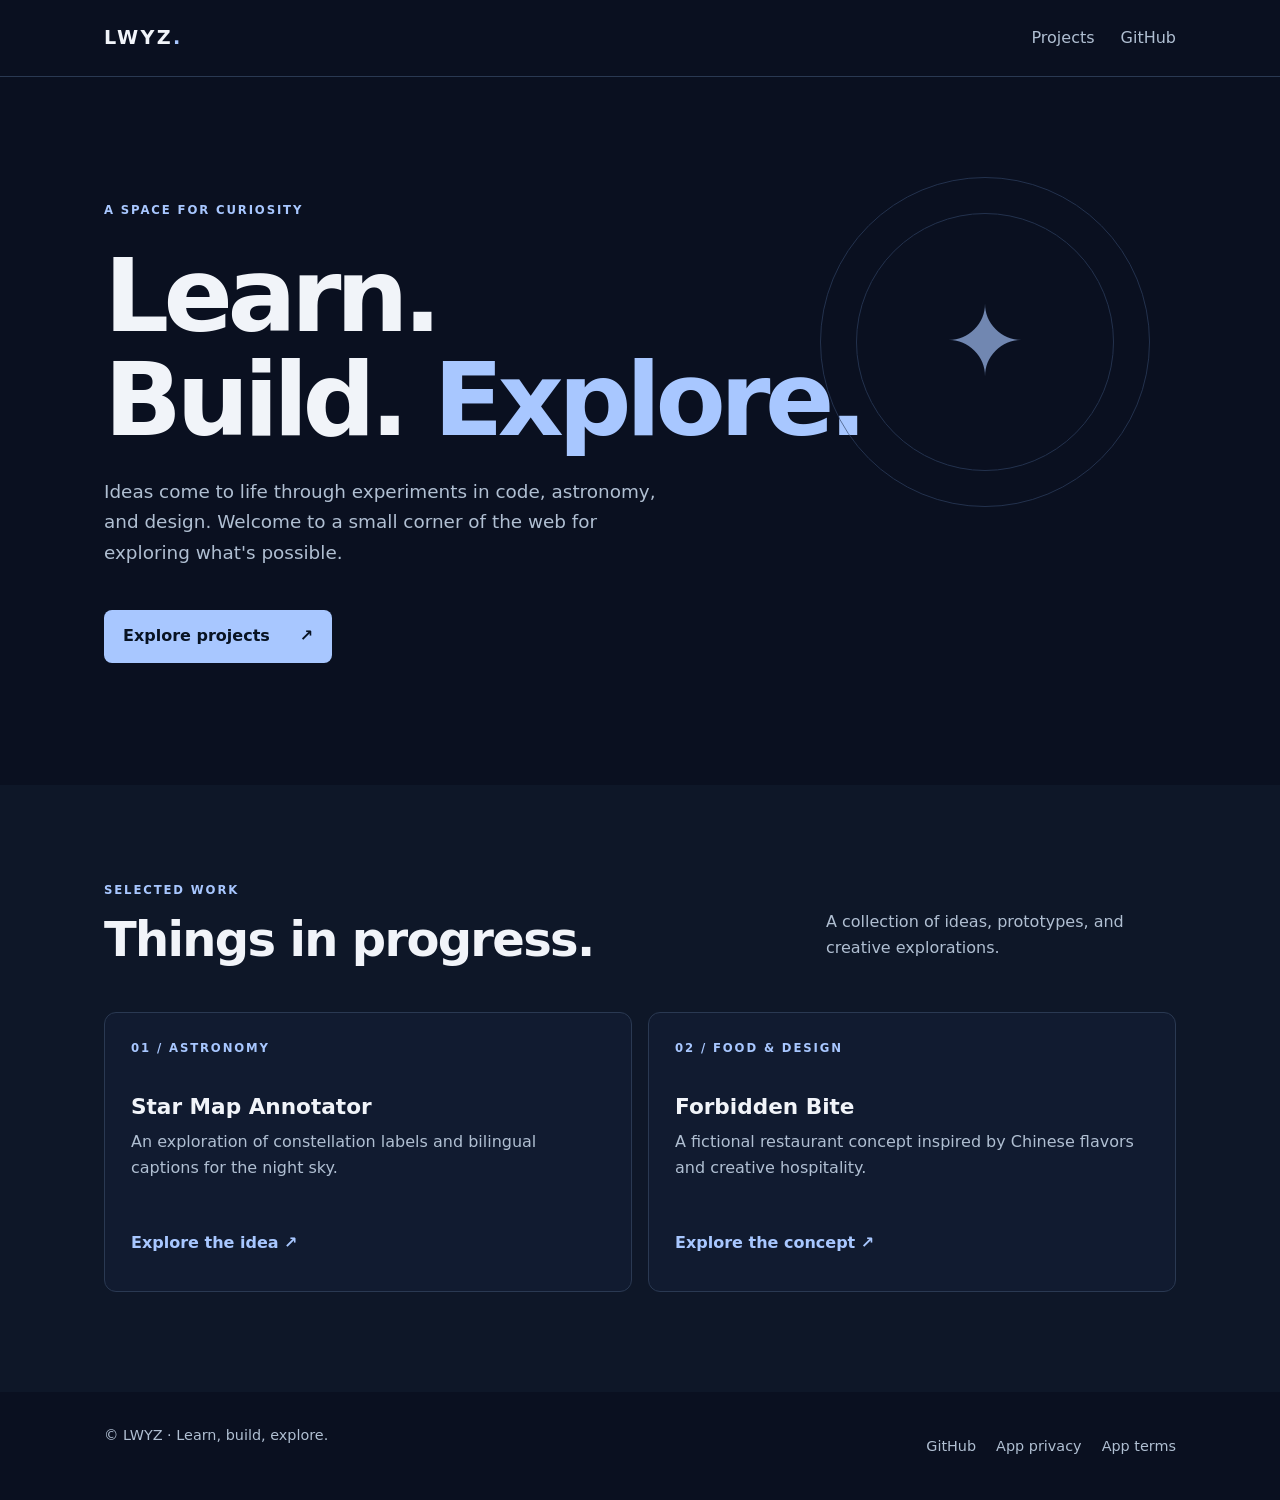
==== commit b94d5156: "Remove narrow HOA project" ====
--- a/Index.html
+++ b/Index.html
@@ -1,9 +1,8 @@
 <!doctype html>
-<html lang="en"><head><meta charset="utf-8"><meta name="viewport" content="width=device-width, initial-scale=1"><title>LWYZ — Learn, Build, Explore</title><meta name="description" content="A collection of creative ideas and experiments in code, astronomy, and design."><link rel="canonical" href="https://www.lwyz.org/"><meta property="og:title" content="LWYZ — Learn, Build, Explore"><meta property="og:description" content="Creative ideas and experiments in code, astronomy, and design."><meta property="og:type" content="website"><meta property="og:url" content="https://www.lwyz.org/"><link rel="icon" href="/assets/favicon.svg?v=2" type="image/svg+xml"><link rel="stylesheet" href="/assets/site.css?v=2"><link rel="stylesheet" href="/assets/mobile.css?v=2"></head>
+<html lang="en"><head><meta charset="utf-8"><meta name="viewport" content="width=device-width, initial-scale=1"><title>LWYZ — Learn, Build, Explore</title><meta name="description" content="A collection of creative ideas and experiments in code, astronomy, and design."><link rel="canonical" href="https://www.lwyz.org/"><meta property="og:title" content="LWYZ — Learn, Build, Explore"><meta property="og:description" content="Creative ideas and experiments in code, astronomy, and design."><meta property="og:type" content="website"><meta property="og:url" content="https://www.lwyz.org/"><link rel="icon" href="/assets/favicon.svg?v=2" type="image/svg+xml"><link rel="stylesheet" href="/assets/site.css?v=2"><link rel="stylesheet" href="/assets/mobile.css?v=3"></head>
 <body><a class="skip" href="#main">Skip to content</a><header><nav class="wrap nav" aria-label="Main navigation"><a class="brand" href="/">LWYZ<span>.</span></a><div class="nav-links"><a href="#projects">Projects</a><a href="https://github.com/Stephen-N-Zhou">GitHub</a></div></nav></header>
 <main id="main"><section class="hero wrap"><p class="eyebrow">A SPACE FOR CURIOSITY</p><h1>Learn.<br>Build. <em>Explore.</em></h1><p class="lead">Ideas come to life through experiments in code, astronomy, and design. Welcome to a small corner of the web for exploring what's possible.</p><a class="button" href="#projects">Explore projects <span aria-hidden="true">↗</span></a><div class="orbit" aria-hidden="true"><span>✦</span></div></section>
-<section id="projects" class="projects"><div class="wrap"><div class="section-heading"><div><p class="eyebrow">SELECTED WORK</p><h2>Things in progress.</h2></div><p>A collection of ideas, prototypes, and creative explorations.</p></div><div class="cards">
-<article class="card"><span class="number">01 / AUTOMATION</span><h3>HOA Mail Summarizer</h3><p>An exploration of organizing notices into clear, structured summaries.</p><a href="/projects/hoa-mail-summarizer.html">Explore the idea ↗</a></article>
-<article class="card"><span class="number">02 / ASTRONOMY</span><h3>Star Map Annotator</h3><p>An exploration of constellation labels and bilingual captions for the night sky.</p><a href="/projects/star-map-annotator.html">Explore the idea ↗</a></article>
-<article class="card"><span class="number">03 / FOOD &amp; DESIGN</span><h3>Forbidden Bite</h3><p>A fictional restaurant concept inspired by Chinese flavors and creative hospitality.</p><a href="/projects/restaurant.html">Explore the concept ↗</a></article>
+<section id="projects" class="projects"><div class="wrap"><div class="section-heading"><div><p class="eyebrow">SELECTED WORK</p><h2>Things in progress.</h2></div><p>A collection of ideas, prototypes, and creative explorations.</p></div><div class="cards" style="grid-template-columns:repeat(auto-fit,minmax(min(100%,300px),1fr))">
+<article class="card"><span class="number">01 / ASTRONOMY</span><h3>Star Map Annotator</h3><p>An exploration of constellation labels and bilingual captions for the night sky.</p><a href="/projects/star-map-annotator.html">Explore the idea ↗</a></article>
+<article class="card"><span class="number">02 / FOOD &amp; DESIGN</span><h3>Forbidden Bite</h3><p>A fictional restaurant concept inspired by Chinese flavors and creative hospitality.</p><a href="/projects/restaurant.html">Explore the concept ↗</a></article>
 </div></div></section></main><footer><div class="wrap footer"><span>© LWYZ · Learn, build, explore.</span><div><a href="https://github.com/Stephen-N-Zhou">GitHub</a><a href="/privacy.html">App privacy</a><a href="/terms.html">App terms</a></div></div></footer></body></html>
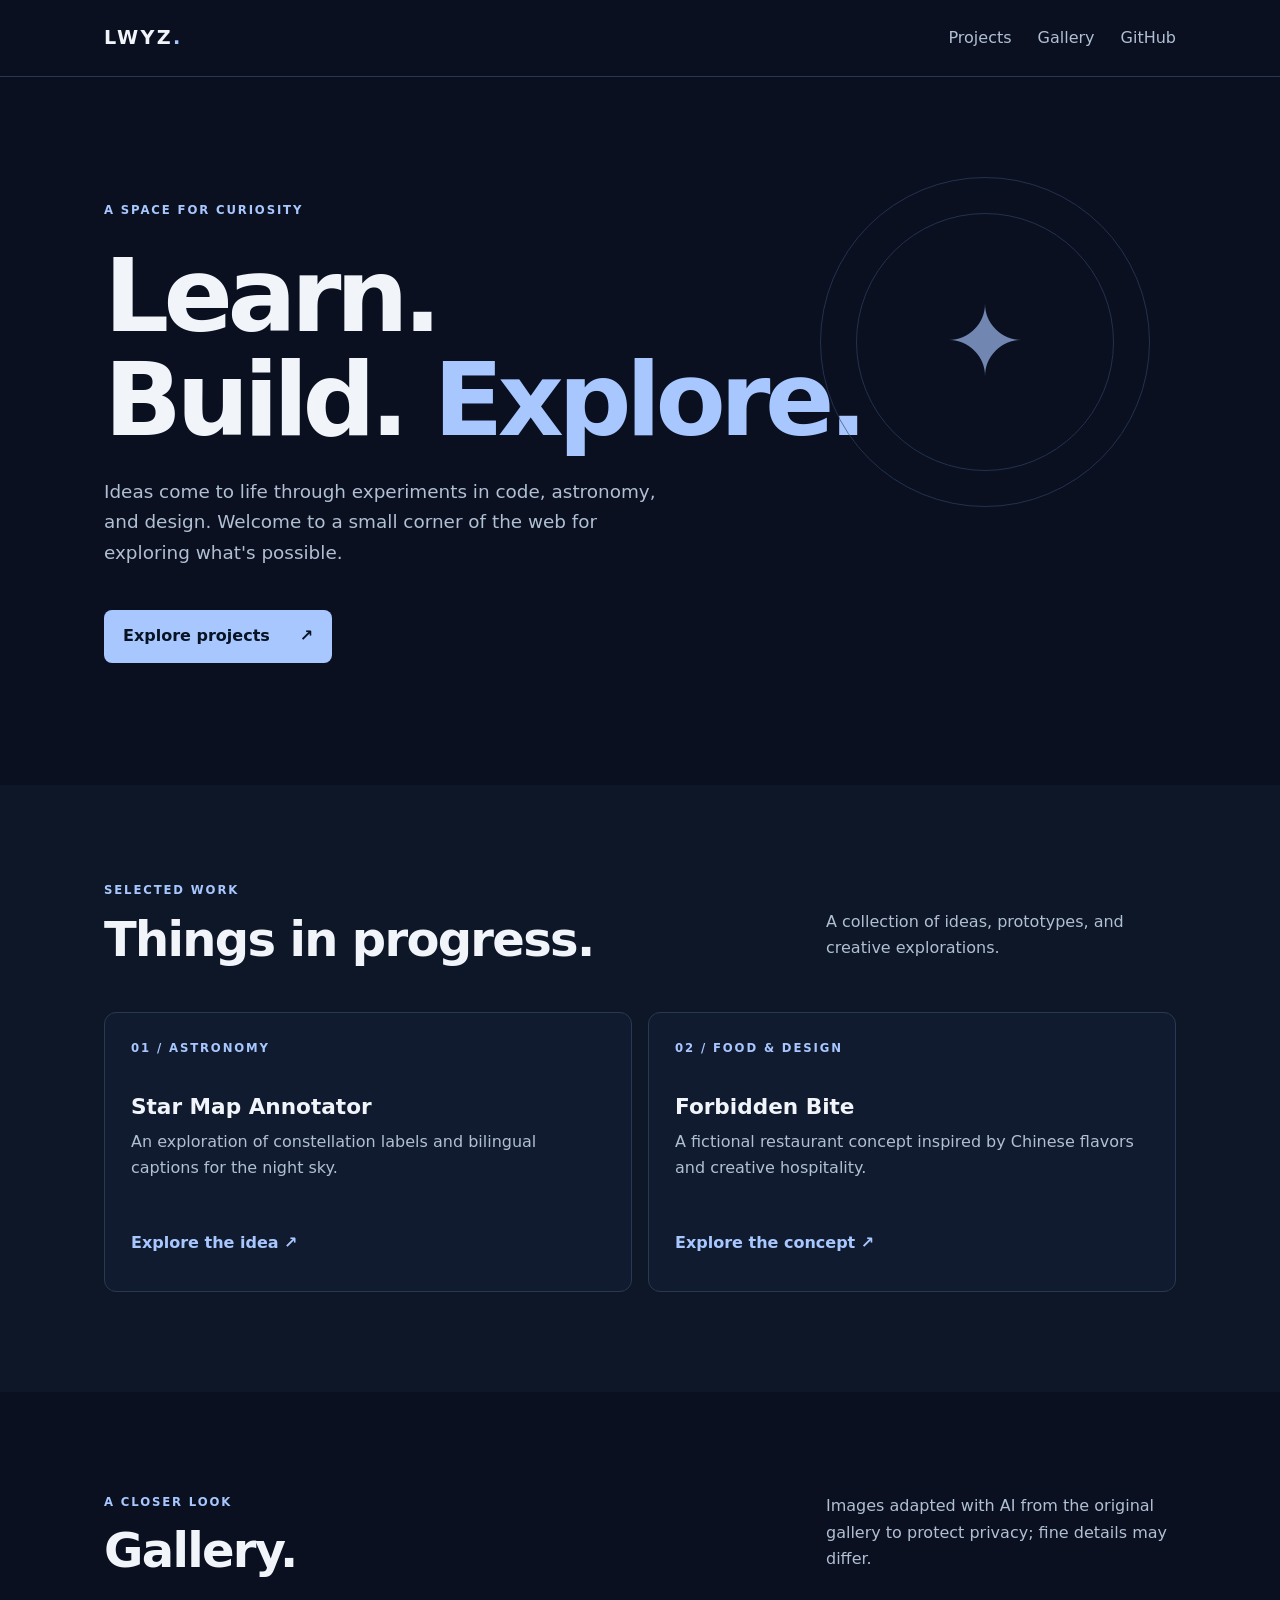
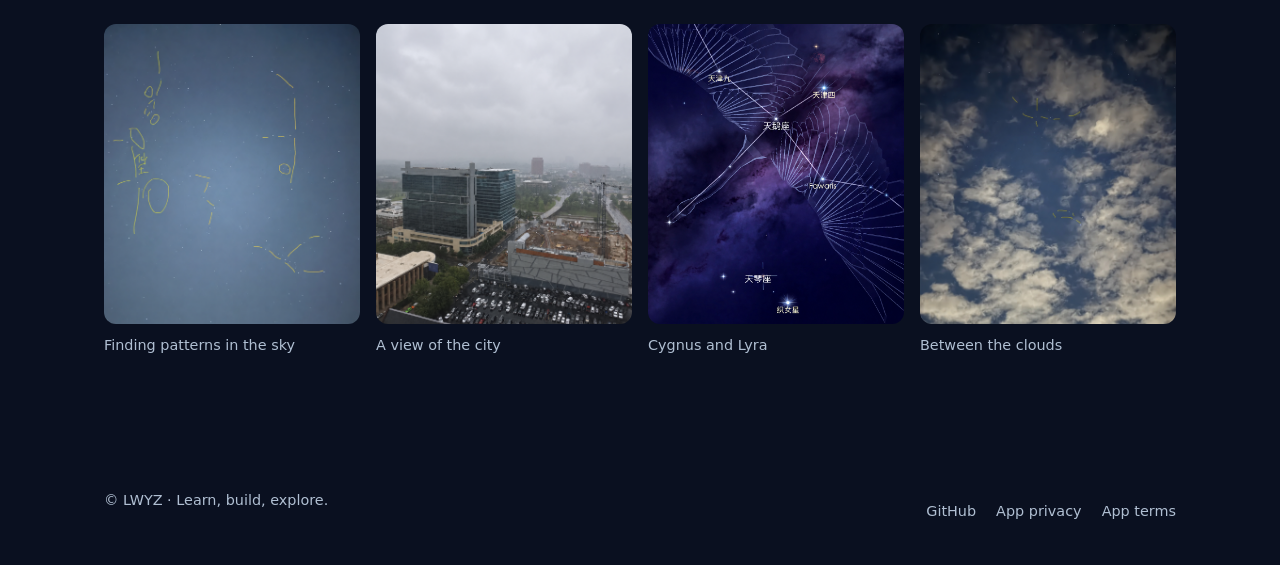
==== commit 82ecefd6: "Restore privacy-conscious gallery" ====
--- a/Index.html
+++ b/Index.html
@@ -1,8 +1,17 @@
 <!doctype html>
 <html lang="en"><head><meta charset="utf-8"><meta name="viewport" content="width=device-width, initial-scale=1"><title>LWYZ — Learn, Build, Explore</title><meta name="description" content="A collection of creative ideas and experiments in code, astronomy, and design."><link rel="canonical" href="https://www.lwyz.org/"><meta property="og:title" content="LWYZ — Learn, Build, Explore"><meta property="og:description" content="Creative ideas and experiments in code, astronomy, and design."><meta property="og:type" content="website"><meta property="og:url" content="https://www.lwyz.org/"><link rel="icon" href="/assets/favicon.svg?v=2" type="image/svg+xml"><link rel="stylesheet" href="/assets/site.css?v=2"><link rel="stylesheet" href="/assets/mobile.css?v=3"></head>
-<body><a class="skip" href="#main">Skip to content</a><header><nav class="wrap nav" aria-label="Main navigation"><a class="brand" href="/">LWYZ<span>.</span></a><div class="nav-links"><a href="#projects">Projects</a><a href="https://github.com/Stephen-N-Zhou">GitHub</a></div></nav></header>
+<body><a class="skip" href="#main">Skip to content</a><header><nav class="wrap nav" aria-label="Main navigation"><a class="brand" href="/">LWYZ<span>.</span></a><div class="nav-links"><a href="#projects">Projects</a><a href="#gallery">Gallery</a><a href="https://github.com/Stephen-N-Zhou">GitHub</a></div></nav></header>
 <main id="main"><section class="hero wrap"><p class="eyebrow">A SPACE FOR CURIOSITY</p><h1>Learn.<br>Build. <em>Explore.</em></h1><p class="lead">Ideas come to life through experiments in code, astronomy, and design. Welcome to a small corner of the web for exploring what's possible.</p><a class="button" href="#projects">Explore projects <span aria-hidden="true">↗</span></a><div class="orbit" aria-hidden="true"><span>✦</span></div></section>
 <section id="projects" class="projects"><div class="wrap"><div class="section-heading"><div><p class="eyebrow">SELECTED WORK</p><h2>Things in progress.</h2></div><p>A collection of ideas, prototypes, and creative explorations.</p></div><div class="cards" style="grid-template-columns:repeat(auto-fit,minmax(min(100%,300px),1fr))">
 <article class="card"><span class="number">01 / ASTRONOMY</span><h3>Star Map Annotator</h3><p>An exploration of constellation labels and bilingual captions for the night sky.</p><a href="/projects/star-map-annotator.html">Explore the idea ↗</a></article>
 <article class="card"><span class="number">02 / FOOD &amp; DESIGN</span><h3>Forbidden Bite</h3><p>A fictional restaurant concept inspired by Chinese flavors and creative hospitality.</p><a href="/projects/restaurant.html">Explore the concept ↗</a></article>
-</div></div></section></main><footer><div class="wrap footer"><span>© LWYZ · Learn, build, explore.</span><div><a href="https://github.com/Stephen-N-Zhou">GitHub</a><a href="/privacy.html">App privacy</a><a href="/terms.html">App terms</a></div></div></footer></body></html>
+</div></div></section>
+<section id="gallery" class="gallery-section"><div class="wrap"><div class="section-heading"><div><p class="eyebrow">A CLOSER LOOK</p><h2>Gallery.</h2></div><p>Images adapted with AI from the original gallery to protect privacy; fine details may differ.</p></div>
+<div class="photo-grid">
+<figure><img src="/assets/gallery/public-sky.png" width="1087" height="1447" loading="lazy" decoding="async" alt="Night sky with hand-drawn constellation markings"><figcaption>Finding patterns in the sky</figcaption></figure>
+<figure><img src="/assets/gallery/public-city.png" width="1086" height="1448" loading="lazy" decoding="async" alt="City buildings beneath a cloudy sky"><figcaption>A view of the city</figcaption></figure>
+<figure><img src="/assets/gallery/public-constellation.png" width="905" height="1738" loading="lazy" decoding="async" alt="Illustrated star map of Cygnus and Lyra"><figcaption>Cygnus and Lyra</figcaption></figure>
+<figure><img src="/assets/gallery/public-clouds.png" width="1087" height="1447" loading="lazy" decoding="async" alt="Clouds and stars with constellation markings"><figcaption>Between the clouds</figcaption></figure>
+</div></div></section></main><footer><div class="wrap footer"><span>© LWYZ · Learn, build, explore.</span><div><a href="https://github.com/Stephen-N-Zhou">GitHub</a><a href="/privacy.html">App privacy</a><a href="/terms.html">App terms</a></div></div></footer>
+<style>.gallery-section{padding:85px 0 100px}.photo-grid{display:grid;grid-template-columns:repeat(4,minmax(0,1fr));gap:16px}.photo-grid figure{margin:0;min-width:0}.photo-grid img{display:block;width:100%;height:300px;object-fit:cover;border-radius:12px;background:#111b30}.photo-grid figcaption{margin-top:10px;color:#b0bfd2;font-size:.9rem}@media(max-width:750px){.gallery-section{padding:65px 0}.photo-grid{grid-template-columns:repeat(2,minmax(0,1fr))}.photo-grid img{height:250px}.nav-links{gap:12px}}@media(max-width:360px){.photo-grid{grid-template-columns:1fr}.photo-grid img{height:310px}}</style>
+</body></html>
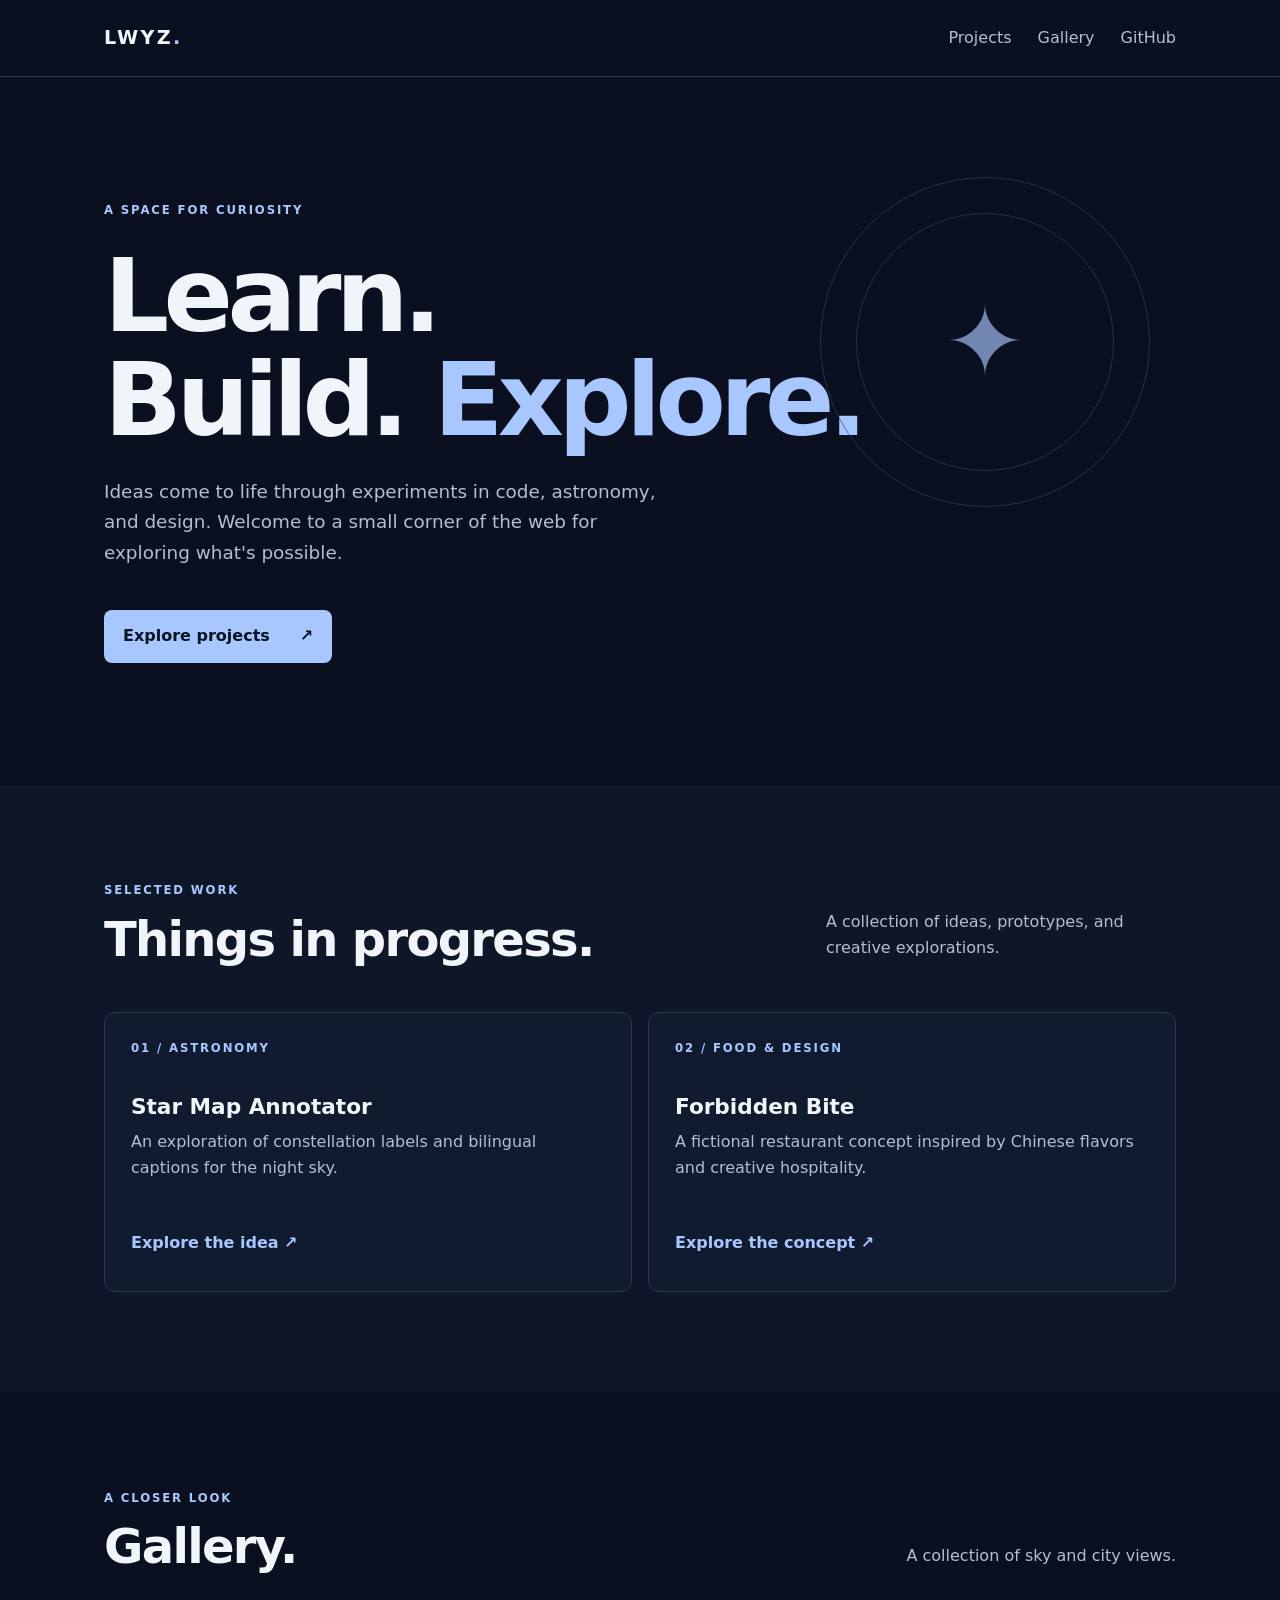
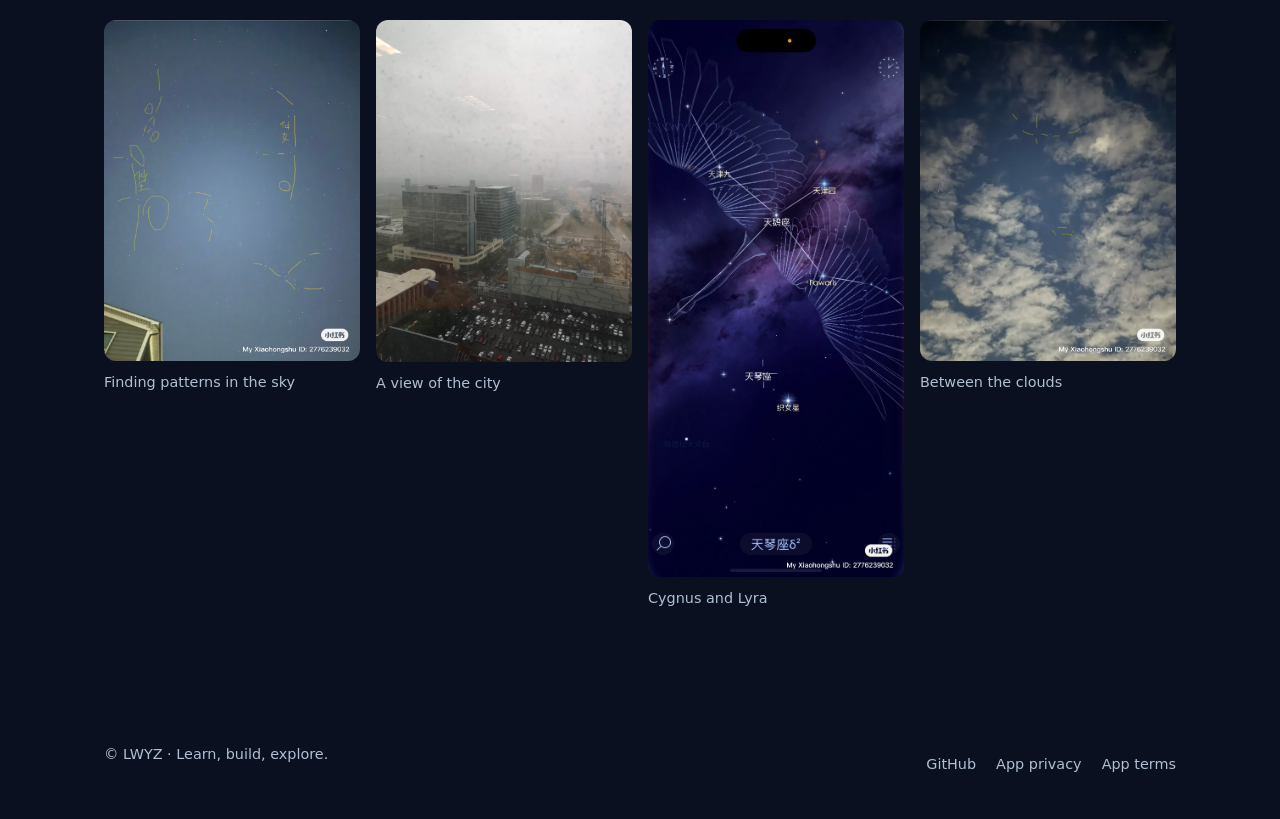
==== commit 397d805e: "Restore original gallery photographs" ====
--- a/Index.html
+++ b/Index.html
@@ -6,12 +6,12 @@
 <article class="card"><span class="number">01 / ASTRONOMY</span><h3>Star Map Annotator</h3><p>An exploration of constellation labels and bilingual captions for the night sky.</p><a href="/projects/star-map-annotator.html">Explore the idea ↗</a></article>
 <article class="card"><span class="number">02 / FOOD &amp; DESIGN</span><h3>Forbidden Bite</h3><p>A fictional restaurant concept inspired by Chinese flavors and creative hospitality.</p><a href="/projects/restaurant.html">Explore the concept ↗</a></article>
 </div></div></section>
-<section id="gallery" class="gallery-section"><div class="wrap"><div class="section-heading"><div><p class="eyebrow">A CLOSER LOOK</p><h2>Gallery.</h2></div><p>Images adapted with AI from the original gallery to protect privacy; fine details may differ.</p></div>
+<section id="gallery" class="gallery-section"><div class="wrap"><div class="section-heading"><div><p class="eyebrow">A CLOSER LOOK</p><h2>Gallery.</h2></div><p>A collection of sky and city views.</p></div>
 <div class="photo-grid">
-<figure><img src="/assets/gallery/public-sky.png" width="1087" height="1447" loading="lazy" decoding="async" alt="Night sky with hand-drawn constellation markings"><figcaption>Finding patterns in the sky</figcaption></figure>
-<figure><img src="/assets/gallery/public-city.png" width="1086" height="1448" loading="lazy" decoding="async" alt="City buildings beneath a cloudy sky"><figcaption>A view of the city</figcaption></figure>
-<figure><img src="/assets/gallery/public-constellation.png" width="905" height="1738" loading="lazy" decoding="async" alt="Illustrated star map of Cygnus and Lyra"><figcaption>Cygnus and Lyra</figcaption></figure>
-<figure><img src="/assets/gallery/public-clouds.png" width="1087" height="1447" loading="lazy" decoding="async" alt="Clouds and stars with constellation markings"><figcaption>Between the clouds</figcaption></figure>
+<figure><a href="/assets/gallery/1.jpg"><img src="/assets/gallery/1.jpg" width="1576" height="2100" loading="lazy" decoding="async" alt="Night sky with hand-drawn constellation markings"></a><figcaption>Finding patterns in the sky</figcaption></figure>
+<figure><a href="/assets/gallery/2.jpg"><img src="/assets/gallery/2.jpg" width="2736" height="3648" loading="lazy" decoding="async" alt="City buildings beneath a cloudy sky"></a><figcaption>A view of the city</figcaption></figure>
+<figure><a href="/assets/gallery/3.jpg"><img src="/assets/gallery/3.jpg" width="1206" height="2622" loading="lazy" decoding="async" alt="Illustrated star map of Cygnus and Lyra"></a><figcaption>Cygnus and Lyra</figcaption></figure>
+<figure><a href="/assets/gallery/4.jpg"><img src="/assets/gallery/4.jpg" width="1576" height="2100" loading="lazy" decoding="async" alt="Clouds and stars with constellation markings"></a><figcaption>Between the clouds</figcaption></figure>
 </div></div></section></main><footer><div class="wrap footer"><span>© LWYZ · Learn, build, explore.</span><div><a href="https://github.com/Stephen-N-Zhou">GitHub</a><a href="/privacy.html">App privacy</a><a href="/terms.html">App terms</a></div></div></footer>
-<style>.gallery-section{padding:85px 0 100px}.photo-grid{display:grid;grid-template-columns:repeat(4,minmax(0,1fr));gap:16px}.photo-grid figure{margin:0;min-width:0}.photo-grid img{display:block;width:100%;height:300px;object-fit:cover;border-radius:12px;background:#111b30}.photo-grid figcaption{margin-top:10px;color:#b0bfd2;font-size:.9rem}@media(max-width:750px){.gallery-section{padding:65px 0}.photo-grid{grid-template-columns:repeat(2,minmax(0,1fr))}.photo-grid img{height:250px}.nav-links{gap:12px}}@media(max-width:360px){.photo-grid{grid-template-columns:1fr}.photo-grid img{height:310px}}</style>
+<style>.gallery-section{padding:85px 0 100px}.photo-grid{display:grid;grid-template-columns:repeat(4,minmax(0,1fr));gap:16px;align-items:start}.photo-grid figure{margin:0;min-width:0}.photo-grid img{display:block;width:100%;height:auto;border-radius:12px;background:#111b30}.photo-grid figcaption{margin-top:10px;color:#b0bfd2;font-size:.9rem}@media(max-width:750px){.gallery-section{padding:65px 0}.photo-grid{grid-template-columns:repeat(2,minmax(0,1fr))}.nav-links{gap:12px}}@media(max-width:360px){.photo-grid{grid-template-columns:1fr}}</style>
 </body></html>
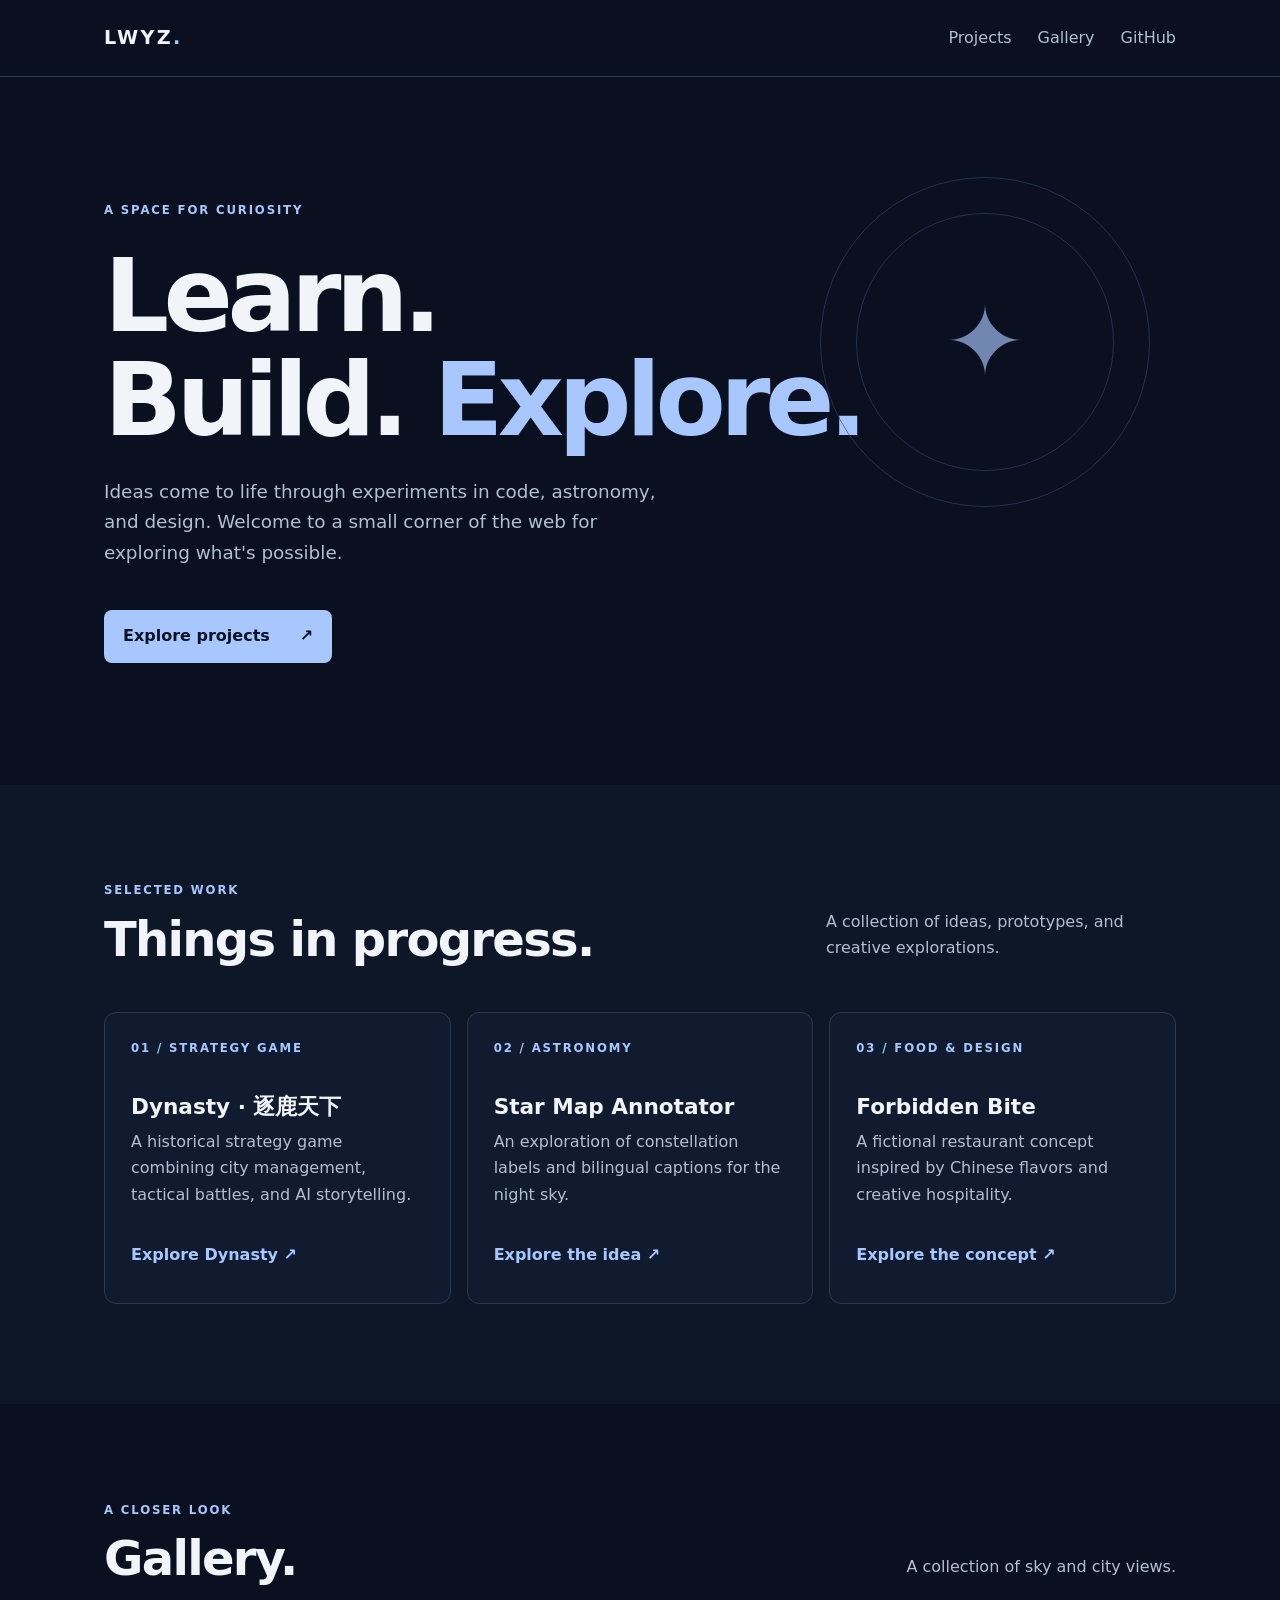
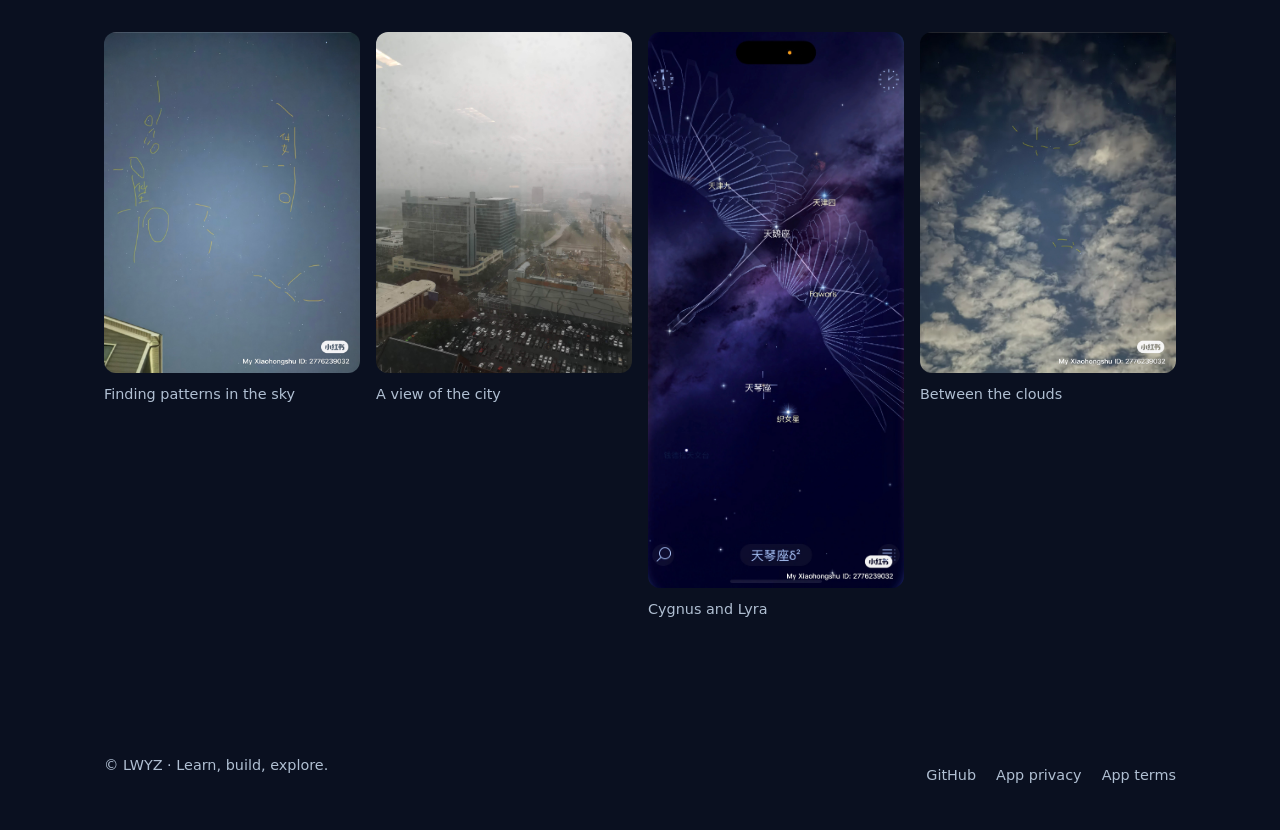
==== commit 519e8020: "Add Dynasty project feature and development guide" ====
--- a/Index.html
+++ b/Index.html
@@ -3,8 +3,9 @@
 <body><a class="skip" href="#main">Skip to content</a><header><nav class="wrap nav" aria-label="Main navigation"><a class="brand" href="/">LWYZ<span>.</span></a><div class="nav-links"><a href="#projects">Projects</a><a href="#gallery">Gallery</a><a href="https://github.com/Stephen-N-Zhou">GitHub</a></div></nav></header>
 <main id="main"><section class="hero wrap"><p class="eyebrow">A SPACE FOR CURIOSITY</p><h1>Learn.<br>Build. <em>Explore.</em></h1><p class="lead">Ideas come to life through experiments in code, astronomy, and design. Welcome to a small corner of the web for exploring what's possible.</p><a class="button" href="#projects">Explore projects <span aria-hidden="true">↗</span></a><div class="orbit" aria-hidden="true"><span>✦</span></div></section>
 <section id="projects" class="projects"><div class="wrap"><div class="section-heading"><div><p class="eyebrow">SELECTED WORK</p><h2>Things in progress.</h2></div><p>A collection of ideas, prototypes, and creative explorations.</p></div><div class="cards" style="grid-template-columns:repeat(auto-fit,minmax(min(100%,300px),1fr))">
-<article class="card"><span class="number">01 / ASTRONOMY</span><h3>Star Map Annotator</h3><p>An exploration of constellation labels and bilingual captions for the night sky.</p><a href="/projects/star-map-annotator.html">Explore the idea ↗</a></article>
-<article class="card"><span class="number">02 / FOOD &amp; DESIGN</span><h3>Forbidden Bite</h3><p>A fictional restaurant concept inspired by Chinese flavors and creative hospitality.</p><a href="/projects/restaurant.html">Explore the concept ↗</a></article>
+<article class="card"><span class="number">01 / STRATEGY GAME</span><h3>Dynasty · 逐鹿天下</h3><p>A historical strategy game combining city management, tactical battles, and AI storytelling.</p><a href="/projects/dynasty.html">Explore Dynasty ↗</a></article>
+<article class="card"><span class="number">02 / ASTRONOMY</span><h3>Star Map Annotator</h3><p>An exploration of constellation labels and bilingual captions for the night sky.</p><a href="/projects/star-map-annotator.html">Explore the idea ↗</a></article>
+<article class="card"><span class="number">03 / FOOD &amp; DESIGN</span><h3>Forbidden Bite</h3><p>A fictional restaurant concept inspired by Chinese flavors and creative hospitality.</p><a href="/projects/restaurant.html">Explore the concept ↗</a></article>
 </div></div></section>
 <section id="gallery" class="gallery-section"><div class="wrap"><div class="section-heading"><div><p class="eyebrow">A CLOSER LOOK</p><h2>Gallery.</h2></div><p>A collection of sky and city views.</p></div>
 <div class="photo-grid">
